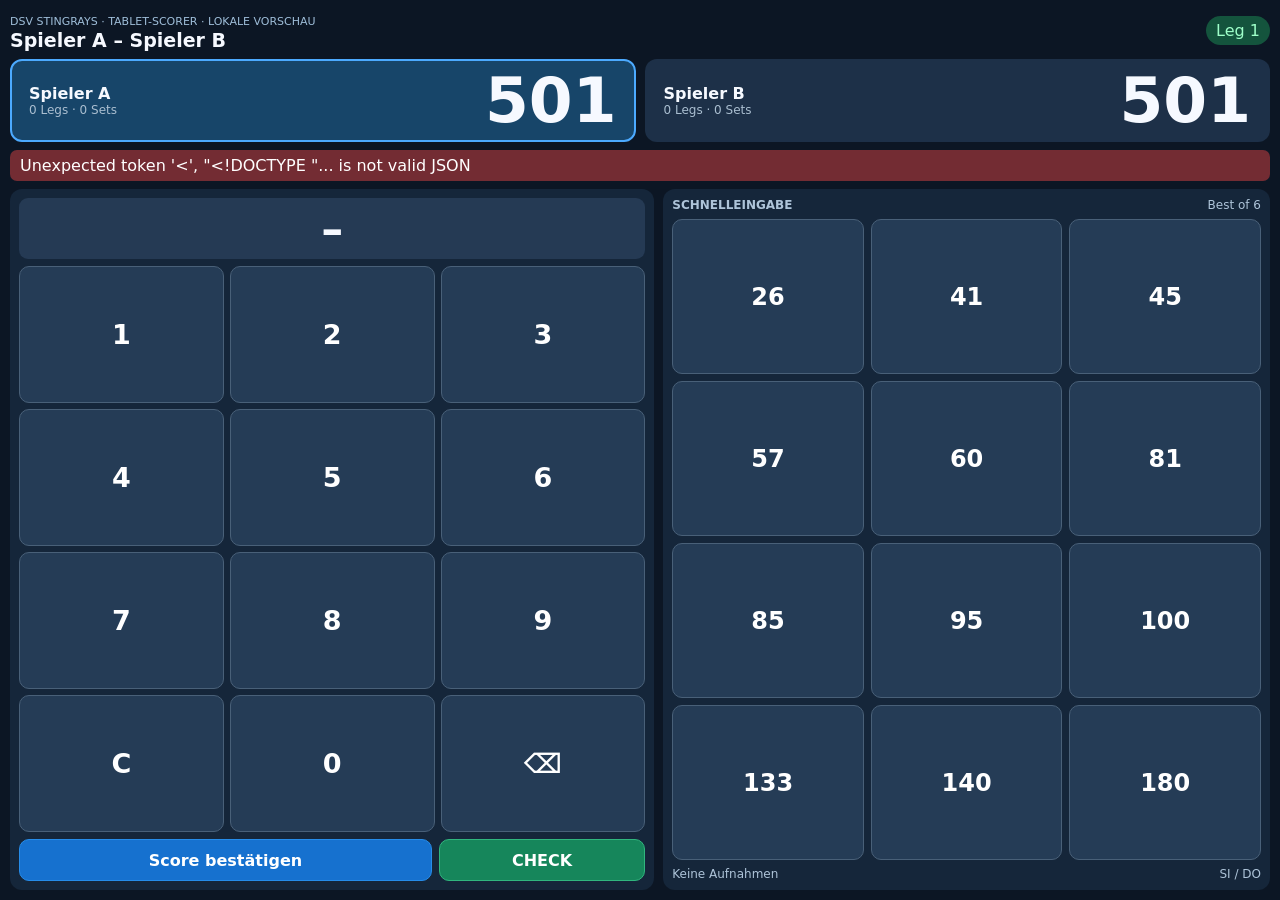
==== dart_ui/index.html @ a4198948 "Add initial HTML structure for Dart scoring app" ====
<!doctype html><html lang="de"><head><meta charset="utf-8"><meta name="viewport" content="width=device-width,initial-scale=1,maximum-scale=1"><title>Stingrays Scorer – Vorschau</title>
<style>
:root{font-family:system-ui,-apple-system,Segoe UI,sans-serif;color:#f6f9ff;background:#0c1624}*{box-sizing:border-box}html,body{height:100%;margin:0;overflow:hidden}button{font:inherit;cursor:pointer;touch-action:manipulation;border:1px solid #496078;border-radius:10px;color:#fff;background:#253c56;font-weight:700;min-height:42px}button:active{transform:scale(.97)}button:disabled{opacity:.3;cursor:not-allowed}main{height:100dvh;display:flex;flex-direction:column;padding:10px;gap:8px;max-width:1400px;margin:auto}.top{display:flex;align-items:center;justify-content:space-between;gap:10px}.top small{font-size:11px;color:#9fbed9}.top b{font-size:19px}.pill{padding:5px 10px;border-radius:15px;background:#14543d;color:#9effc9}.players{display:grid;grid-template-columns:1fr 1fr;gap:9px;min-height:0}.player{display:flex;align-items:center;justify-content:space-between;padding:8px 17px;background:#1d3048;border:2px solid transparent;border-radius:12px}.player.active{background:#174569;border-color:#4caaff}.player .number{font-size:clamp(35px,7vh,67px);font-weight:850;line-height:1}.player label{display:block;font-weight:750}.player .minor{font-size:12px;color:#aabed0}.body{display:grid;grid-template-columns:1.03fr .97fr;gap:9px;flex:1;min-height:0}.pane{border-radius:12px;padding:9px;background:#15263a;display:flex;flex-direction:column;min-height:0;gap:7px}.entry{flex:0 0 auto;text-align:center;background:#253a54;border-radius:9px;padding:5px;font-size:clamp(26px,5vh,44px);font-weight:800;min-height:45px}.numpad{display:grid;grid-template-columns:repeat(3,1fr);grid-template-rows:repeat(4,minmax(35px,1fr));gap:6px;flex:1;min-height:0}.numpad button{font-size:clamp(18px,3vh,30px)}.actions{display:grid;grid-template-columns:2fr 1fr;gap:7px}.primary{background:#1671cf;border-color:#268ce9}.check{background:#16865b;border-color:#30b67e}.shortcuts{display:grid;grid-template-columns:repeat(3,1fr);grid-template-rows:repeat(4,minmax(34px,1fr));gap:7px;flex:1;min-height:0}.shortcuts button{font-size:clamp(16px,2.9vh,24px)}.muted{font-size:12px;color:#aec4d9;display:flex;justify-content:space-between;gap:6px}.error{background:#732c33;color:#fff;padding:6px 10px;border-radius:7px;display:none}.dialog{position:fixed;inset:0;background:#07101bde;display:none;align-items:center;justify-content:center;z-index:10}.dialog.open{display:flex}.modal{width:min(540px,92vw);border-radius:14px;padding:20px;background:#1b3048;box-shadow:0 10px 40px #0008}.modal h2{margin:0 0 12px}.choices{display:flex;gap:8px;margin:12px 0}.choices button{flex:1}.selected{background:#1275d4;border-color:#86c9fa}.line{display:flex;align-items:center;justify-content:space-between;gap:12px;margin:12px 0}.line input{width:67px;padding:7px;background:#0a1728;color:white;border:1px solid #66819a;border-radius:5px;font-size:18px}.modal .footer{display:flex;gap:10px}.modal .footer button{flex:1}.summary{display:grid;grid-template-columns:1fr auto 1fr;gap:7px;align-items:center}.summary div{text-align:center;padding:5px 0}.summary b{font-size:23px}.summary span{font-size:12px;color:#aabed0}@media(max-height:580px){main{gap:5px;padding:5px}.player .number{font-size:37px}.pane{gap:4px;padding:6px}.entry{font-size:26px;min-height:36px;padding:1px}.top b{font-size:16px}button{min-height:30px}.numpad,.shortcuts{gap:4px}}@media(orientation:portrait){.body{grid-template-columns:1fr 1fr}.player{padding:7px}.player .number{font-size:35px}.top b{font-size:15px}}
</style></head><body>
<main><header class="top"><div><small>DSV STINGRAYS · TABLET-SCORER · LOKALE VORSCHAU</small><br><b id="matchtitle">Spieler A – Spieler B</b></div><div class="pill" id="legtitle">Leg 1</div></header><section class="players"><div id="p0" class="player active"><div><label id="n0">Spieler A</label><div class="minor" id="l0">0 Legs · 0 Sets</div></div><div class="number" id="s0">501</div></div><div id="p1" class="player"><div><label id="n1">Spieler B</label><div class="minor" id="l1">0 Legs · 0 Sets</div></div><div class="number" id="s1">501</div></div></section><div class="error" id="error"></div><section class="body"><div class="pane"><div class="entry" id="entry">–</div><div class="numpad" id="pad"></div><div class="actions"><button class="primary" id="submit">Score bestätigen</button><button class="check" id="check">CHECK</button></div></div><div class="pane"><div class="muted"><b>SCHNELLEINGABE</b><span id="mode">Best of 6</span></div><div class="shortcuts" id="quick"></div><div class="muted"><span id="history">Keine Aufnahmen</span><span>SI / DO</span></div></div></section></main>
<div class="dialog" id="checkoutDialog"><div class="modal"><h2 id="checkoutTitle">Checkout</h2><p>Mit wie vielen Darts wurde gecheckt?</p><div class="choices" id="dartChoices"></div><label class="line">Bullfinish <input type="checkbox" id="bull"></label><div class="footer"><button id="cancelCheckout">Abbrechen</button><button class="check" id="finishCheckout">Leg beenden</button></div></div></div>
<div class="dialog" id="missDialog"><div class="modal"><h2>Checkout-Versuche</h2><p>Wie viele Darts gingen bei dieser Aufnahme auf einen Checkout? (0–3)</p><div class="choices" id="missChoices"></div><div class="footer"><button id="cancelMiss">Abbrechen</button><button class="primary" id="saveVisit">Aufnahme speichern</button></div></div></div>
<div class="dialog" id="resultDialog"><div class="modal"><h2>Match beendet</h2><div id="resultContent"></div><div class="footer"><button id="closeResult">Schließen</button></div></div></div>
<script>
'use strict';let state=null,entry='',selectedDarts=3,attempts=0,pendingPoints=0;const $=id=>document.getElementById(id);
const pad=['1','2','3','4','5','6','7','8','9','C','0','⌫'];const quick=[26,41,45,57,60,81,85,95,100,133,140,180];
const showError=e=>{const el=$('error');el.textContent=e;el.style.display=e?'block':'none'};
async function api(path,data){let res=await fetch('/dart/api/'+path,{method:data?'POST':'GET',headers:{'Content-Type':'application/json'},body:data?JSON.stringify(data):undefined});let body=await res.json();if(!res.ok)throw Error(body.error||'Serverfehler');return body}
function options(container,nums,selected,callback){container.innerHTML='';nums.forEach(n=>{const b=document.createElement('button');b.textContent=n;b.className=selected===n?'selected':'';b.onclick=()=>callback(n);container.appendChild(b)})}
function render(){if(!state)return;for(let i=0;i<2;i++){$('n'+i).textContent=state.names[i];$('s'+i).textContent=state.remaining[i];$('l'+i).textContent=state.legs[i]+' Legs · '+state.sets[i]+' Sets';$('p'+i).classList.toggle('active',state.current===i&&!state.done)}$('matchtitle').textContent=state.names.join(' – ');$('legtitle').textContent=state.done?'Beendet':'Leg '+(state.leg_number+1);$('mode').textContent=state.rules.mode==='sets'?'Best of '+state.rules.best_of_sets+' Sets':'Max. '+state.rules.max_legs+' Legs';$('entry').textContent=entry||'–';$('submit').disabled=state.done||entry===''||+entry>180;const checkable=state.can_checkout.length>0&&!state.done;$('check').disabled=!checkable;$('history').textContent=state.last.length?'Letzte Aufnahme: '+state.last.at(-1).score:'Keine Aufnahmen';if(state.done&&state.summary)showResult()}
function scoreKey(k){if(k==='C')entry='';else if(k==='⌫')entry=entry.slice(0,-1);else entry=(entry+k).slice(0,3);render()}
pad.forEach(k=>{const b=document.createElement('button');b.textContent=k;b.onclick=()=>scoreKey(k);$('pad').appendChild(b)});quick.forEach(k=>{const b=document.createElement('button');b.textContent=k;b.onclick=()=>{entry=String(k);render()};$('quick').appendChild(b)});
async function send(points,opts){try{state=await api('throw',{points,...opts});entry='';showError('');render()}catch(e){showError(e.message)}}
$('submit').onclick=()=>{if(entry===''||+entry>180)return;pendingPoints=+entry;attempts=0;const choose=n=>{attempts=n;options($('missChoices'),[0,1,2,3],n,choose)};choose(0);$('missDialog').classList.add('open')};
$('saveVisit').onclick=async()=>{$('missDialog').classList.remove('open');await send(pendingPoints,{checkout_attempts:attempts})};$('cancelMiss').onclick=()=>$('missDialog').classList.remove('open');
$('check').onclick=()=>{selectedDarts=state.can_checkout[0];$('checkoutTitle').textContent='Checkout: '+state.remaining[state.current];$('bull').checked=false;const choose=n=>{selectedDarts=n;options($('dartChoices'),state.can_checkout,n,choose)};choose(selectedDarts);$('checkoutDialog').classList.add('open')};$('cancelCheckout').onclick=()=>$('checkoutDialog').classList.remove('open');
$('finishCheckout').onclick=async()=>{$('checkoutDialog').classList.remove('open');await send(state.remaining[state.current],{checkout:true,darts:selectedDarts,checkout_attempts:1,bullfinish:$('bull').checked})};
function showResult(){const p=state.summary.players;const fields=[['Average','average'],['First 9','first9'],['Checkoutquote','checkout_percentage'],['95+','visits_95_plus'],['133+','visits_133_plus'],['171+','visits_171_plus'],['Lowdarts','lowdarts'],['Bullfinishes','bullfinishes'],['Highfinishes','highfinishes'],['Highscores','highscores']];$('resultContent').replaceChildren();fields.forEach(([label,key])=>{const r=document.createElement('div');r.className='summary';for(const val of [p[0][key],label,p[1][key]]){const el=document.createElement('div');el.textContent=val;r.appendChild(el)}$('resultContent').appendChild(r)});$('resultDialog').classList.add('open')};$('closeResult').onclick=()=>$('resultDialog').classList.remove('open');
api('state').then(s=>{state=s;render()}).catch(e=>showError(e.message));
</script></body></html>
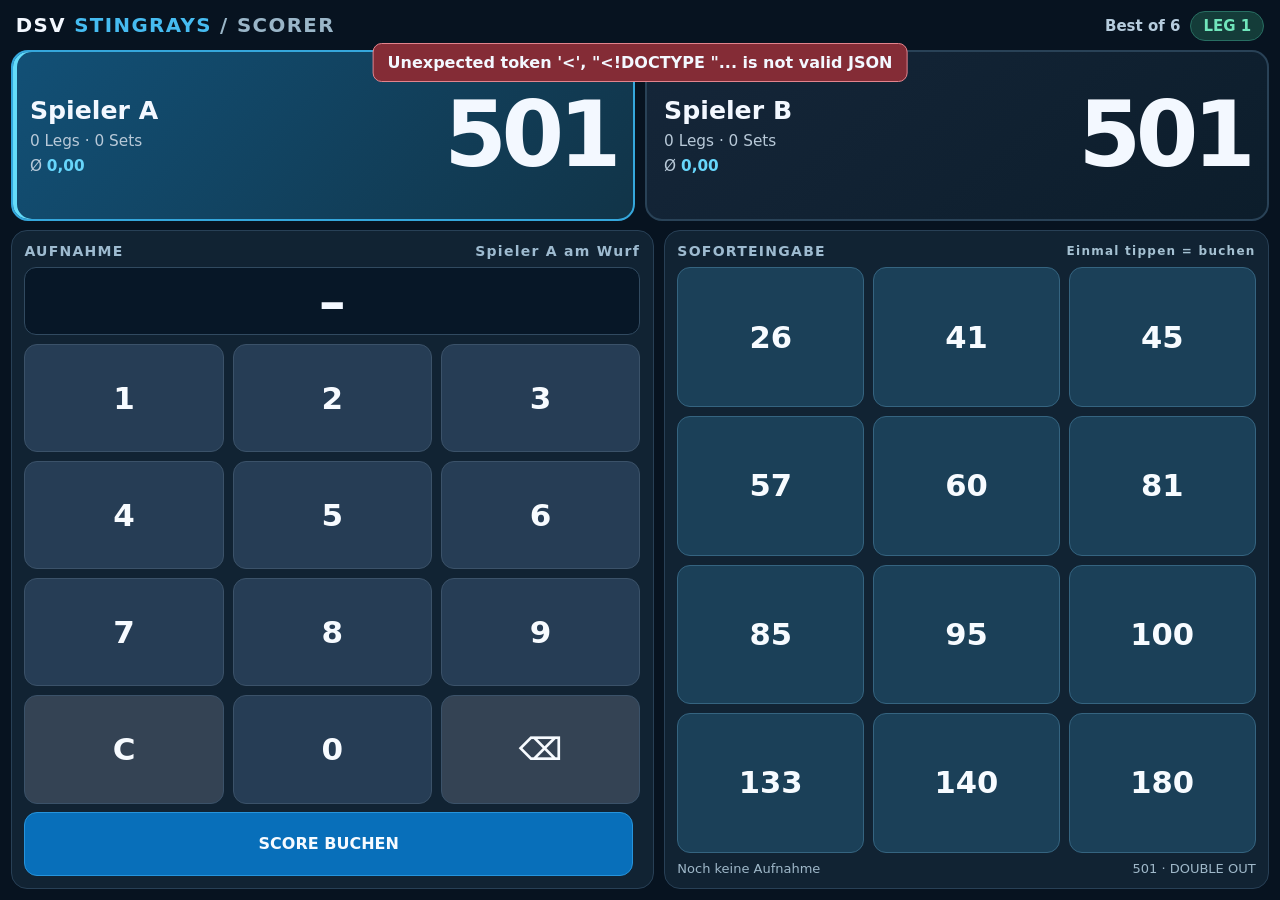
==== commit 6e1d1873: "Add files via upload" ====
--- a/dart_ui/index.html
+++ b/dart_ui/index.html
@@ -1,25 +1,39 @@
-<!doctype html><html lang="de"><head><meta charset="utf-8"><meta name="viewport" content="width=device-width,initial-scale=1,maximum-scale=1"><title>Stingrays Scorer – Vorschau</title>
+<!doctype html>
+<html lang="de"><head><meta charset="utf-8"><meta name="viewport" content="width=device-width,initial-scale=1,maximum-scale=1,viewport-fit=cover"><title>Stingrays · Dartscorer</title>
 <style>
-:root{font-family:system-ui,-apple-system,Segoe UI,sans-serif;color:#f6f9ff;background:#0c1624}*{box-sizing:border-box}html,body{height:100%;margin:0;overflow:hidden}button{font:inherit;cursor:pointer;touch-action:manipulation;border:1px solid #496078;border-radius:10px;color:#fff;background:#253c56;font-weight:700;min-height:42px}button:active{transform:scale(.97)}button:disabled{opacity:.3;cursor:not-allowed}main{height:100dvh;display:flex;flex-direction:column;padding:10px;gap:8px;max-width:1400px;margin:auto}.top{display:flex;align-items:center;justify-content:space-between;gap:10px}.top small{font-size:11px;color:#9fbed9}.top b{font-size:19px}.pill{padding:5px 10px;border-radius:15px;background:#14543d;color:#9effc9}.players{display:grid;grid-template-columns:1fr 1fr;gap:9px;min-height:0}.player{display:flex;align-items:center;justify-content:space-between;padding:8px 17px;background:#1d3048;border:2px solid transparent;border-radius:12px}.player.active{background:#174569;border-color:#4caaff}.player .number{font-size:clamp(35px,7vh,67px);font-weight:850;line-height:1}.player label{display:block;font-weight:750}.player .minor{font-size:12px;color:#aabed0}.body{display:grid;grid-template-columns:1.03fr .97fr;gap:9px;flex:1;min-height:0}.pane{border-radius:12px;padding:9px;background:#15263a;display:flex;flex-direction:column;min-height:0;gap:7px}.entry{flex:0 0 auto;text-align:center;background:#253a54;border-radius:9px;padding:5px;font-size:clamp(26px,5vh,44px);font-weight:800;min-height:45px}.numpad{display:grid;grid-template-columns:repeat(3,1fr);grid-template-rows:repeat(4,minmax(35px,1fr));gap:6px;flex:1;min-height:0}.numpad button{font-size:clamp(18px,3vh,30px)}.actions{display:grid;grid-template-columns:2fr 1fr;gap:7px}.primary{background:#1671cf;border-color:#268ce9}.check{background:#16865b;border-color:#30b67e}.shortcuts{display:grid;grid-template-columns:repeat(3,1fr);grid-template-rows:repeat(4,minmax(34px,1fr));gap:7px;flex:1;min-height:0}.shortcuts button{font-size:clamp(16px,2.9vh,24px)}.muted{font-size:12px;color:#aec4d9;display:flex;justify-content:space-between;gap:6px}.error{background:#732c33;color:#fff;padding:6px 10px;border-radius:7px;display:none}.dialog{position:fixed;inset:0;background:#07101bde;display:none;align-items:center;justify-content:center;z-index:10}.dialog.open{display:flex}.modal{width:min(540px,92vw);border-radius:14px;padding:20px;background:#1b3048;box-shadow:0 10px 40px #0008}.modal h2{margin:0 0 12px}.choices{display:flex;gap:8px;margin:12px 0}.choices button{flex:1}.selected{background:#1275d4;border-color:#86c9fa}.line{display:flex;align-items:center;justify-content:space-between;gap:12px;margin:12px 0}.line input{width:67px;padding:7px;background:#0a1728;color:white;border:1px solid #66819a;border-radius:5px;font-size:18px}.modal .footer{display:flex;gap:10px}.modal .footer button{flex:1}.summary{display:grid;grid-template-columns:1fr auto 1fr;gap:7px;align-items:center}.summary div{text-align:center;padding:5px 0}.summary b{font-size:23px}.summary span{font-size:12px;color:#aabed0}@media(max-height:580px){main{gap:5px;padding:5px}.player .number{font-size:37px}.pane{gap:4px;padding:6px}.entry{font-size:26px;min-height:36px;padding:1px}.top b{font-size:16px}button{min-height:30px}.numpad,.shortcuts{gap:4px}}@media(orientation:portrait){.body{grid-template-columns:1fr 1fr}.player{padding:7px}.player .number{font-size:35px}.top b{font-size:15px}}
-</style></head><body>
-<main><header class="top"><div><small>DSV STINGRAYS · TABLET-SCORER · LOKALE VORSCHAU</small><br><b id="matchtitle">Spieler A – Spieler B</b></div><div class="pill" id="legtitle">Leg 1</div></header><section class="players"><div id="p0" class="player active"><div><label id="n0">Spieler A</label><div class="minor" id="l0">0 Legs · 0 Sets</div></div><div class="number" id="s0">501</div></div><div id="p1" class="player"><div><label id="n1">Spieler B</label><div class="minor" id="l1">0 Legs · 0 Sets</div></div><div class="number" id="s1">501</div></div></section><div class="error" id="error"></div><section class="body"><div class="pane"><div class="entry" id="entry">–</div><div class="numpad" id="pad"></div><div class="actions"><button class="primary" id="submit">Score bestätigen</button><button class="check" id="check">CHECK</button></div></div><div class="pane"><div class="muted"><b>SCHNELLEINGABE</b><span id="mode">Best of 6</span></div><div class="shortcuts" id="quick"></div><div class="muted"><span id="history">Keine Aufnahmen</span><span>SI / DO</span></div></div></section></main>
-<div class="dialog" id="checkoutDialog"><div class="modal"><h2 id="checkoutTitle">Checkout</h2><p>Mit wie vielen Darts wurde gecheckt?</p><div class="choices" id="dartChoices"></div><label class="line">Bullfinish <input type="checkbox" id="bull"></label><div class="footer"><button id="cancelCheckout">Abbrechen</button><button class="check" id="finishCheckout">Leg beenden</button></div></div></div>
-<div class="dialog" id="missDialog"><div class="modal"><h2>Checkout-Versuche</h2><p>Wie viele Darts gingen bei dieser Aufnahme auf einen Checkout? (0–3)</p><div class="choices" id="missChoices"></div><div class="footer"><button id="cancelMiss">Abbrechen</button><button class="primary" id="saveVisit">Aufnahme speichern</button></div></div></div>
+:root{font-family:Inter,system-ui,-apple-system,"Segoe UI",sans-serif;color:#f3f8ff;background:#071320;font-synthesis:none}*{box-sizing:border-box}html,body{height:100%;margin:0;overflow:hidden}button{font:inherit;touch-action:manipulation;cursor:pointer;color:#f7fbff;background:#253b51;border:1px solid #3b5269;border-radius:13px;font-weight:750;min-height:39px;transition:background .1s,transform .1s}button:active{transform:scale(.96)}button:disabled{opacity:.28;cursor:not-allowed}button:focus-visible{outline:3px solid #70cbff;outline-offset:1px}
+main{height:100dvh;max-width:1500px;margin:auto;padding:clamp(7px,1.2vh,14px);display:grid;grid-template-rows:auto minmax(105px,19vh) minmax(0,1fr);gap:clamp(6px,1vh,12px)}
+.top{display:flex;align-items:center;justify-content:space-between;padding:0 5px;gap:8px;min-height:30px}.brand{font-size:clamp(13px,2.2vh,21px);font-weight:900;letter-spacing:.07em}.brand span{color:#46bcf1}.meta{display:flex;align-items:center;gap:10px;color:#b6ccdd;font-weight:650;font-size:clamp(11px,1.7vh,15px)}.tag{background:#143c39;color:#70e6bb;border:1px solid #286e62;padding:5px 12px;border-radius:99px}
+.players{display:grid;grid-template-columns:1fr 1fr;gap:10px;min-height:0}.player{border:2px solid #294257;border-radius:17px;padding:clamp(9px,1.9vh,19px);background:linear-gradient(140deg,#152639,#0c1d2b);display:flex;align-items:center;justify-content:space-between;min-width:0;gap:8px}.player.active{background:linear-gradient(130deg,#125076,#113448);border-color:#35a7dc;box-shadow:inset 4px 0 #64dcfa}.playerName{font-size:clamp(15px,2.8vh,26px);font-weight:850;overflow:hidden;text-overflow:ellipsis;white-space:nowrap}.sub{color:#b8c9d8;font-size:clamp(11px,1.7vh,16px);margin-top:7px}.avg{color:#67d6fb;font-weight:800}.score{font-size:clamp(42px,10vh,100px);font-weight:900;letter-spacing:-.06em;line-height:1;font-variant-numeric:tabular-nums}
+.body{display:grid;grid-template-columns:minmax(0,1.03fr) minmax(0,.97fr);gap:10px;min-height:0}.panel{background:#112333;border:1px solid #284056;border-radius:16px;padding:clamp(8px,1.4vh,14px);display:flex;flex-direction:column;gap:clamp(6px,.9vh,10px);min-height:0}.panelHead{font-weight:800;letter-spacing:.09em;color:#9ebbd0;font-size:clamp(11px,1.6vh,14px);display:flex;justify-content:space-between;align-items:center}.entry{display:flex;align-items:center;justify-content:center;background:#071727;border:1px solid #314a60;border-radius:12px;min-height:clamp(42px,8vh,68px);font-weight:900;font-size:clamp(31px,6vh,55px);font-variant-numeric:tabular-nums}.pad,.quick{display:grid;grid-template-columns:repeat(3,minmax(0,1fr));grid-template-rows:repeat(4,minmax(0,1fr));gap:clamp(5px,1vh,10px);flex:1;min-height:0}.pad button{background:#263d55;font-size:clamp(19px,3.5vh,31px)}.pad button.util{background:#344354}.quick button{background:#1b4058;border-color:#356480;font-size:clamp(18px,3.4vh,31px)}.quick button:active{background:#126b93}.actions{display:grid;grid-template-columns:1fr auto;gap:7px;min-height:clamp(43px,7.6vh,64px)}.primary{background:#086fba;border-color:#2694dc}.check{background:#05845a;border-color:#1ac493;padding:0 24px}.check[hidden]{display:none}.foot{display:flex;justify-content:space-between;color:#9fb8c9;font-size:clamp(10px,1.6vh,13px);gap:5px}.error{display:none;position:absolute;top:43px;left:50%;transform:translateX(-50%);z-index:5;max-width:90vw;background:#842c36;border:1px solid #e3848d;padding:9px 14px;border-radius:9px;font-weight:750}
+.dialog{position:fixed;inset:0;background:#030b14e8;display:none;align-items:center;justify-content:center;z-index:10;padding:15px}.dialog.open{display:flex}.modal{width:min(570px,96vw);max-height:94dvh;overflow:auto;background:#152c40;border:1px solid #44708d;border-radius:18px;padding:22px;box-shadow:0 25px 70px #0009}.modal h2{margin:0 0 10px;font-size:23px}.modal p{color:#c0d3e2}.choices{display:flex;gap:9px;margin:16px 0}.choices button{flex:1;min-height:55px;font-size:23px}.selected{background:#0875be;border-color:#72d6ff}.line{display:flex;justify-content:space-between;align-items:center;gap:14px;margin:15px 0}.line input{width:26px;height:26px}.footer{display:flex;gap:10px}.footer button{flex:1;min-height:47px}.summary{display:grid;grid-template-columns:1fr 1.2fr 1fr;padding:7px 0;border-bottom:1px solid #294559;gap:7px;text-align:center}.summary div:nth-child(2){color:#a9c4d7}.small{font-size:12px;color:#a5c1d2}
+@media(max-height:560px){main{grid-template-rows:auto minmax(78px,18vh) minmax(0,1fr)}.sub{margin-top:2px}.panel{padding:6px;gap:4px}.entry{min-height:31px;font-size:26px}.actions{min-height:36px}.score{font-size:clamp(37px,8vh,55px)}.quick,.pad{gap:4px}.modal{padding:12px}}
+</style></head>
+<body><main>
+<header class="top"><div class="brand">DSV <span>STINGRAYS</span> <span style="color:#9ab6c8;font-weight:600">/ SCORER</span></div><div class="meta"><span id="mode">Best of 6</span><span class="tag" id="legtitle">LEG 1</span></div></header>
+<section class="players"><div id="p0" class="player active"><div style="min-width:0"><div id="n0" class="playerName">Spieler A</div><div id="l0" class="sub">0 Legs · 0 Sets</div><div class="sub">Ø <span class="avg" id="a0">0,00</span></div></div><div class="score" id="s0">501</div></div><div id="p1" class="player"><div style="min-width:0"><div id="n1" class="playerName">Spieler B</div><div id="l1" class="sub">0 Legs · 0 Sets</div><div class="sub">Ø <span class="avg" id="a1">0,00</span></div></div><div class="score" id="s1">501</div></div></section>
+<div class="error" id="error" role="alert"></div>
+<section class="body"><div class="panel"><div class="panelHead"><span>AUFNAHME</span><span id="turnText">Spieler A am Wurf</span></div><div class="entry" id="entry">–</div><div class="pad" id="pad"></div><div class="actions"><button class="primary" id="submit">SCORE BUCHEN</button><button class="check" id="check" hidden>CHECK</button></div></div><div class="panel"><div class="panelHead"><span>SOFORTEINGABE</span><span class="small">Einmal tippen = buchen</span></div><div class="quick" id="quick"></div><div class="foot"><span id="history">Noch keine Aufnahme</span><span>501 · DOUBLE OUT</span></div></div></section></main>
+<div class="dialog" id="checkoutDialog"><div class="modal"><h2 id="checkoutTitle">Checkout</h2><p>Mit wie vielen Darts wurde gecheckt?</p><div class="choices" id="dartChoices"></div><label class="line">Bullfinish <input type="checkbox" id="bull"></label><div class="footer"><button id="cancelCheckout">Abbrechen</button><button class="check" id="finishCheckout">LEG BEENDEN</button></div></div></div>
+<div class="dialog" id="missDialog"><div class="modal"><h2>Checkout-Versuche</h2><p>Wie viele Darts gingen bei dieser Aufnahme auf Doppel?</p><div class="choices" id="missChoices"></div><div class="footer"><button id="cancelMiss">Abbrechen</button><button class="primary" id="saveVisit">AUFNAHME BUCHEN</button></div></div></div>
 <div class="dialog" id="resultDialog"><div class="modal"><h2>Match beendet</h2><div id="resultContent"></div><div class="footer"><button id="closeResult">Schließen</button></div></div></div>
 <script>
-'use strict';let state=null,entry='',selectedDarts=3,attempts=0,pendingPoints=0;const $=id=>document.getElementById(id);
-const pad=['1','2','3','4','5','6','7','8','9','C','0','⌫'];const quick=[26,41,45,57,60,81,85,95,100,133,140,180];
-const showError=e=>{const el=$('error');el.textContent=e;el.style.display=e?'block':'none'};
-async function api(path,data){let res=await fetch('/dart/api/'+path,{method:data?'POST':'GET',headers:{'Content-Type':'application/json'},body:data?JSON.stringify(data):undefined});let body=await res.json();if(!res.ok)throw Error(body.error||'Serverfehler');return body}
-function options(container,nums,selected,callback){container.innerHTML='';nums.forEach(n=>{const b=document.createElement('button');b.textContent=n;b.className=selected===n?'selected':'';b.onclick=()=>callback(n);container.appendChild(b)})}
-function render(){if(!state)return;for(let i=0;i<2;i++){$('n'+i).textContent=state.names[i];$('s'+i).textContent=state.remaining[i];$('l'+i).textContent=state.legs[i]+' Legs · '+state.sets[i]+' Sets';$('p'+i).classList.toggle('active',state.current===i&&!state.done)}$('matchtitle').textContent=state.names.join(' – ');$('legtitle').textContent=state.done?'Beendet':'Leg '+(state.leg_number+1);$('mode').textContent=state.rules.mode==='sets'?'Best of '+state.rules.best_of_sets+' Sets':'Max. '+state.rules.max_legs+' Legs';$('entry').textContent=entry||'–';$('submit').disabled=state.done||entry===''||+entry>180;const checkable=state.can_checkout.length>0&&!state.done;$('check').disabled=!checkable;$('history').textContent=state.last.length?'Letzte Aufnahme: '+state.last.at(-1).score:'Keine Aufnahmen';if(state.done&&state.summary)showResult()}
+'use strict';
+let state=null,entry='',selectedDarts=3,attempts=0,pendingPoints=0,busy=false,shownResult=false;
+const $=id=>document.getElementById(id), pad=['1','2','3','4','5','6','7','8','9','C','0','⌫'],quick=[26,41,45,57,60,81,85,95,100,133,140,180];
+function error(msg){const el=$('error');el.textContent=msg;el.style.display=msg?'block':'none'}
+async function api(path,data){const res=await fetch('/dart/api/'+path,{method:data===undefined?'GET':'POST',headers:{'Content-Type':'application/json'},body:data===undefined?undefined:JSON.stringify(data),cache:'no-store'});const body=await res.json();if(!res.ok)throw Error(body.error||'Serverfehler');return body}
+function options(container,nums,selected,callback){container.replaceChildren();nums.forEach(n=>{const b=document.createElement('button');b.textContent=n;b.className=selected===n?'selected':'';b.onclick=()=>callback(n);container.appendChild(b)})}
+function fmt(x){return Number(x||0).toFixed(2).replace('.',',')}
+function render(){if(!state)return;for(let i=0;i<2;i++){$('n'+i).textContent=state.names[i];$('s'+i).textContent=state.remaining[i];$('l'+i).textContent=state.legs[i]+' Legs · '+state.sets[i]+' Sets';$('a'+i).textContent=fmt(state.current_stats?.[i]?.average);$('p'+i).classList.toggle('active',state.current===i&&!state.done)}$('turnText').textContent=state.done?'Spiel beendet':state.names[state.current]+' am Wurf';$('legtitle').textContent=state.done?'BEENDET':'LEG '+(state.leg_number+1);$('mode').textContent=state.rules.mode==='sets'?'Best of '+state.rules.best_of_sets+' Sets':'Max. '+state.rules.max_legs+' Legs';$('entry').textContent=entry||'–';$('submit').disabled=busy||state.done||entry===''||+entry>180;$('check').hidden=state.done||state.remaining[state.current]>170||state.can_checkout.length===0;$('check').disabled=busy;$('history').textContent=state.last.length?'Letzte Aufnahme: '+state.last.at(-1).score:'Noch keine Aufnahme';if(state.done&&state.summary&&!shownResult){shownResult=true;showResult()}}
 function scoreKey(k){if(k==='C')entry='';else if(k==='⌫')entry=entry.slice(0,-1);else entry=(entry+k).slice(0,3);render()}
-pad.forEach(k=>{const b=document.createElement('button');b.textContent=k;b.onclick=()=>scoreKey(k);$('pad').appendChild(b)});quick.forEach(k=>{const b=document.createElement('button');b.textContent=k;b.onclick=()=>{entry=String(k);render()};$('quick').appendChild(b)});
-async function send(points,opts){try{state=await api('throw',{points,...opts});entry='';showError('');render()}catch(e){showError(e.message)}}
-$('submit').onclick=()=>{if(entry===''||+entry>180)return;pendingPoints=+entry;attempts=0;const choose=n=>{attempts=n;options($('missChoices'),[0,1,2,3],n,choose)};choose(0);$('missDialog').classList.add('open')};
-$('saveVisit').onclick=async()=>{$('missDialog').classList.remove('open');await send(pendingPoints,{checkout_attempts:attempts})};$('cancelMiss').onclick=()=>$('missDialog').classList.remove('open');
-$('check').onclick=()=>{selectedDarts=state.can_checkout[0];$('checkoutTitle').textContent='Checkout: '+state.remaining[state.current];$('bull').checked=false;const choose=n=>{selectedDarts=n;options($('dartChoices'),state.can_checkout,n,choose)};choose(selectedDarts);$('checkoutDialog').classList.add('open')};$('cancelCheckout').onclick=()=>$('checkoutDialog').classList.remove('open');
-$('finishCheckout').onclick=async()=>{$('checkoutDialog').classList.remove('open');await send(state.remaining[state.current],{checkout:true,darts:selectedDarts,checkout_attempts:1,bullfinish:$('bull').checked})};
-function showResult(){const p=state.summary.players;const fields=[['Average','average'],['First 9','first9'],['Checkoutquote','checkout_percentage'],['95+','visits_95_plus'],['133+','visits_133_plus'],['171+','visits_171_plus'],['Lowdarts','lowdarts'],['Bullfinishes','bullfinishes'],['Highfinishes','highfinishes'],['Highscores','highscores']];$('resultContent').replaceChildren();fields.forEach(([label,key])=>{const r=document.createElement('div');r.className='summary';for(const val of [p[0][key],label,p[1][key]]){const el=document.createElement('div');el.textContent=val;r.appendChild(el)}$('resultContent').appendChild(r)});$('resultDialog').classList.add('open')};$('closeResult').onclick=()=>$('resultDialog').classList.remove('open');
-api('state').then(s=>{state=s;render()}).catch(e=>showError(e.message));
+async function send(points,opts={}){if(busy)return;busy=true;render();try{state=await api('throw',{points,...opts});entry='';error('');render()}catch(e){error(e.message)}finally{busy=false;render()}}
+function book(points,shortcut=false){if(!state||busy||state.done)return;const rest=state.remaining[state.current];if(!Number.isInteger(points)||points<0||points>180){error('Ungültiger Score');return}if(points===rest){error('Für ein Checkout bitte CHECK verwenden.');return}if(shortcut||rest>170){void send(points);return}pendingPoints=points;attempts=0;const choose=n=>{attempts=n;options($('missChoices'),[0,1,2,3],n,choose)};choose(0);$('missDialog').classList.add('open')}
+pad.forEach(k=>{const b=document.createElement('button');b.textContent=k;if(k==='C'||k==='⌫')b.className='util';b.onclick=()=>scoreKey(k);$('pad').appendChild(b)});
+quick.forEach(k=>{const b=document.createElement('button');b.textContent=k;b.onclick=()=>book(k,true);$('quick').appendChild(b)});
+$('submit').onclick=()=>{if(entry!=='')book(Number(entry))};$('saveVisit').onclick=()=>{$('missDialog').classList.remove('open');void send(pendingPoints,{checkout_attempts:attempts})};$('cancelMiss').onclick=()=>$('missDialog').classList.remove('open');
+$('check').onclick=()=>{selectedDarts=state.can_checkout[0];$('checkoutTitle').textContent='Checkout · '+state.remaining[state.current]+' Rest';$('bull').checked=false;const choose=n=>{selectedDarts=n;options($('dartChoices'),state.can_checkout,n,choose)};choose(selectedDarts);$('checkoutDialog').classList.add('open')};$('cancelCheckout').onclick=()=>$('checkoutDialog').classList.remove('open');
+$('finishCheckout').onclick=()=>{$('checkoutDialog').classList.remove('open');void send(state.remaining[state.current],{checkout:true,darts:selectedDarts,checkout_attempts:1,bullfinish:$('bull').checked})};
+function showResult(){const p=state.summary.players;const fields=[['Average','average'],['First 9','first9'],['Checkoutquote','checkout_percentage'],['95+','visits_95_plus'],['133+','visits_133_plus'],['171+','visits_171_plus'],['Lowdarts','lowdarts'],['Bullfinishes','bullfinishes'],['Highfinishes','highfinishes'],['Highscores','highscores']];$('resultContent').replaceChildren();const title=document.createElement('div');title.className='summary';[state.names[0], 'STATISTIK',state.names[1]].forEach(v=>{const el=document.createElement('div');el.textContent=v;title.appendChild(el)});$('resultContent').appendChild(title);fields.forEach(([label,key])=>{const row=document.createElement('div');row.className='summary';[p[0][key],label,p[1][key]].forEach(v=>{const el=document.createElement('div');el.textContent=v;row.appendChild(el)});$('resultContent').appendChild(row)});$('resultDialog').classList.add('open')}
+$('closeResult').onclick=()=>$('resultDialog').classList.remove('open');api('state').then(s=>{state=s;render()}).catch(e=>error(e.message));
 </script></body></html>
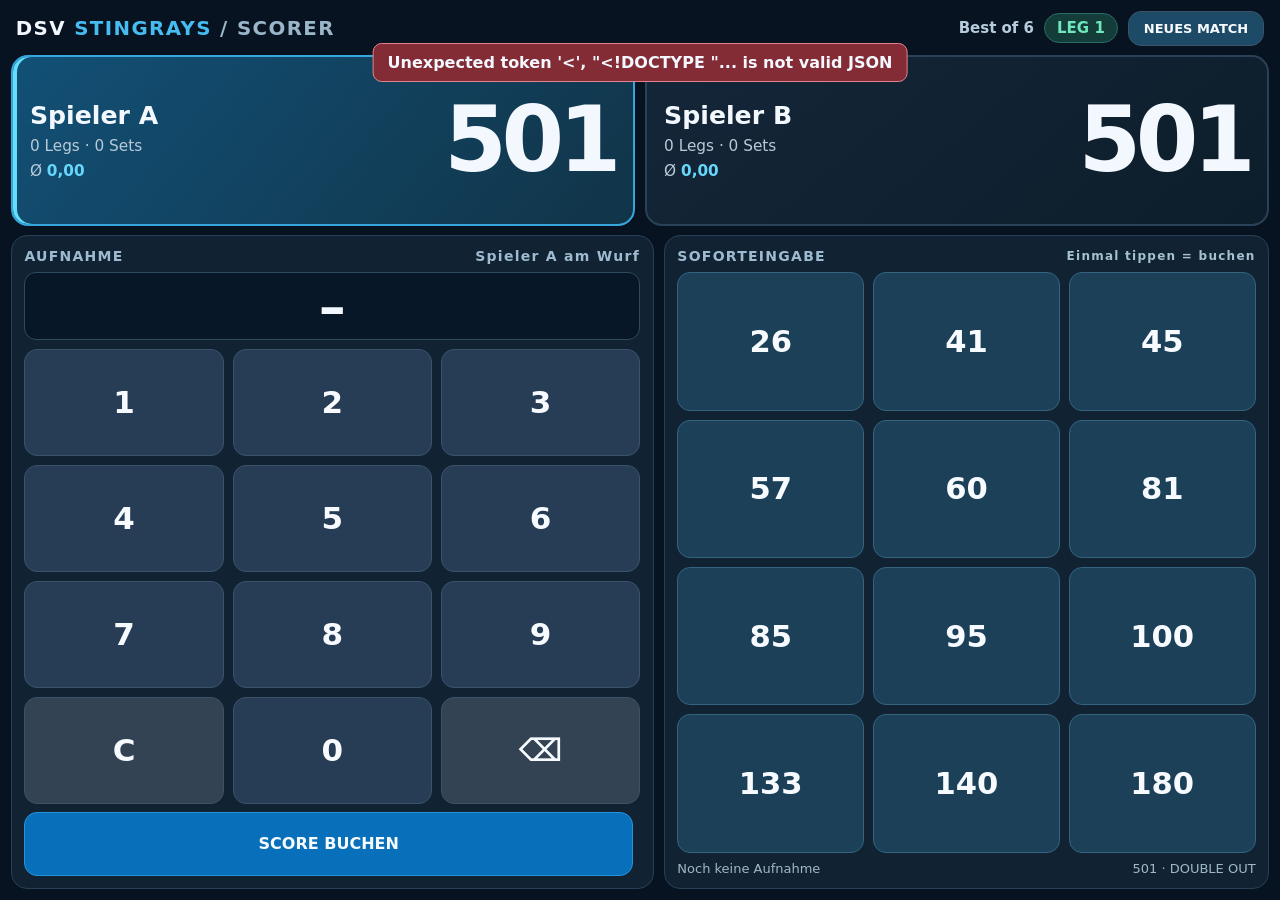
==== commit 4d4e0c9c: "Add files via upload" ====
--- a/dart_ui/index.html
+++ b/dart_ui/index.html
@@ -3,20 +3,23 @@
 <style>
 :root{font-family:Inter,system-ui,-apple-system,"Segoe UI",sans-serif;color:#f3f8ff;background:#071320;font-synthesis:none}*{box-sizing:border-box}html,body{height:100%;margin:0;overflow:hidden}button{font:inherit;touch-action:manipulation;cursor:pointer;color:#f7fbff;background:#253b51;border:1px solid #3b5269;border-radius:13px;font-weight:750;min-height:39px;transition:background .1s,transform .1s}button:active{transform:scale(.96)}button:disabled{opacity:.28;cursor:not-allowed}button:focus-visible{outline:3px solid #70cbff;outline-offset:1px}
 main{height:100dvh;max-width:1500px;margin:auto;padding:clamp(7px,1.2vh,14px);display:grid;grid-template-rows:auto minmax(105px,19vh) minmax(0,1fr);gap:clamp(6px,1vh,12px)}
-.top{display:flex;align-items:center;justify-content:space-between;padding:0 5px;gap:8px;min-height:30px}.brand{font-size:clamp(13px,2.2vh,21px);font-weight:900;letter-spacing:.07em}.brand span{color:#46bcf1}.meta{display:flex;align-items:center;gap:10px;color:#b6ccdd;font-weight:650;font-size:clamp(11px,1.7vh,15px)}.tag{background:#143c39;color:#70e6bb;border:1px solid #286e62;padding:5px 12px;border-radius:99px}
+.top{display:flex;align-items:center;justify-content:space-between;padding:0 5px;gap:8px;min-height:30px}.brand{font-size:clamp(13px,2.2vh,21px);font-weight:900;letter-spacing:.07em}.brand span{color:#46bcf1} .configBtn{background:#1d4b67;padding:7px 15px;min-height:35px;font-size:13px}.meta{display:flex;align-items:center;gap:10px;color:#b6ccdd;font-weight:650;font-size:clamp(11px,1.7vh,15px)}.tag{background:#143c39;color:#70e6bb;border:1px solid #286e62;padding:5px 12px;border-radius:99px}
 .players{display:grid;grid-template-columns:1fr 1fr;gap:10px;min-height:0}.player{border:2px solid #294257;border-radius:17px;padding:clamp(9px,1.9vh,19px);background:linear-gradient(140deg,#152639,#0c1d2b);display:flex;align-items:center;justify-content:space-between;min-width:0;gap:8px}.player.active{background:linear-gradient(130deg,#125076,#113448);border-color:#35a7dc;box-shadow:inset 4px 0 #64dcfa}.playerName{font-size:clamp(15px,2.8vh,26px);font-weight:850;overflow:hidden;text-overflow:ellipsis;white-space:nowrap}.sub{color:#b8c9d8;font-size:clamp(11px,1.7vh,16px);margin-top:7px}.avg{color:#67d6fb;font-weight:800}.score{font-size:clamp(42px,10vh,100px);font-weight:900;letter-spacing:-.06em;line-height:1;font-variant-numeric:tabular-nums}
 .body{display:grid;grid-template-columns:minmax(0,1.03fr) minmax(0,.97fr);gap:10px;min-height:0}.panel{background:#112333;border:1px solid #284056;border-radius:16px;padding:clamp(8px,1.4vh,14px);display:flex;flex-direction:column;gap:clamp(6px,.9vh,10px);min-height:0}.panelHead{font-weight:800;letter-spacing:.09em;color:#9ebbd0;font-size:clamp(11px,1.6vh,14px);display:flex;justify-content:space-between;align-items:center}.entry{display:flex;align-items:center;justify-content:center;background:#071727;border:1px solid #314a60;border-radius:12px;min-height:clamp(42px,8vh,68px);font-weight:900;font-size:clamp(31px,6vh,55px);font-variant-numeric:tabular-nums}.pad,.quick{display:grid;grid-template-columns:repeat(3,minmax(0,1fr));grid-template-rows:repeat(4,minmax(0,1fr));gap:clamp(5px,1vh,10px);flex:1;min-height:0}.pad button{background:#263d55;font-size:clamp(19px,3.5vh,31px)}.pad button.util{background:#344354}.quick button{background:#1b4058;border-color:#356480;font-size:clamp(18px,3.4vh,31px)}.quick button:active{background:#126b93}.actions{display:grid;grid-template-columns:1fr auto;gap:7px;min-height:clamp(43px,7.6vh,64px)}.primary{background:#086fba;border-color:#2694dc}.check{background:#05845a;border-color:#1ac493;padding:0 24px}.check[hidden]{display:none}.foot{display:flex;justify-content:space-between;color:#9fb8c9;font-size:clamp(10px,1.6vh,13px);gap:5px}.error{display:none;position:absolute;top:43px;left:50%;transform:translateX(-50%);z-index:5;max-width:90vw;background:#842c36;border:1px solid #e3848d;padding:9px 14px;border-radius:9px;font-weight:750}
-.dialog{position:fixed;inset:0;background:#030b14e8;display:none;align-items:center;justify-content:center;z-index:10;padding:15px}.dialog.open{display:flex}.modal{width:min(570px,96vw);max-height:94dvh;overflow:auto;background:#152c40;border:1px solid #44708d;border-radius:18px;padding:22px;box-shadow:0 25px 70px #0009}.modal h2{margin:0 0 10px;font-size:23px}.modal p{color:#c0d3e2}.choices{display:flex;gap:9px;margin:16px 0}.choices button{flex:1;min-height:55px;font-size:23px}.selected{background:#0875be;border-color:#72d6ff}.line{display:flex;justify-content:space-between;align-items:center;gap:14px;margin:15px 0}.line input{width:26px;height:26px}.footer{display:flex;gap:10px}.footer button{flex:1;min-height:47px}.summary{display:grid;grid-template-columns:1fr 1.2fr 1fr;padding:7px 0;border-bottom:1px solid #294559;gap:7px;text-align:center}.summary div:nth-child(2){color:#a9c4d7}.small{font-size:12px;color:#a5c1d2}
+.dialog{position:fixed;inset:0;background:#030b14e8;display:none;align-items:center;justify-content:center;z-index:10;padding:15px}.dialog.open{display:flex}.modal{width:min(570px,96vw);max-height:94dvh;overflow:auto;background:#152c40;border:1px solid #44708d;border-radius:18px;padding:22px;box-shadow:0 25px 70px #0009}.modal h2{margin:0 0 10px;font-size:23px}.modal p{color:#c0d3e2}.choices{display:flex;gap:9px;margin:16px 0}.choices button{flex:1;min-height:55px;font-size:23px}.selected{background:#0875be;border-color:#72d6ff}.line{display:flex;justify-content:space-between;align-items:center;gap:14px;margin:15px 0}.line input{width:26px;height:26px}.footer{display:flex;gap:10px}.footer button{flex:1;min-height:47px}.configGrid{display:grid;grid-template-columns:1fr 1fr;gap:11px;margin:13px 0}.configGrid label{display:flex;flex-direction:column;gap:5px;color:#b8d4e7;font-size:13px}.configGrid input,.configGrid select{font:inherit;background:#081928;color:#fff;border:1px solid #48677e;border-radius:8px;padding:9px;width:100%;min-width:0}.specialDetails{font-size:12px;color:#7bdaff;margin:3px 0 8px;line-height:1.4}.summary{display:grid;grid-template-columns:1fr 1.2fr 1fr;padding:7px 0;border-bottom:1px solid #294559;gap:7px;text-align:center}.summary div:nth-child(2){color:#a9c4d7}.small{font-size:12px;color:#a5c1d2}
 @media(max-height:560px){main{grid-template-rows:auto minmax(78px,18vh) minmax(0,1fr)}.sub{margin-top:2px}.panel{padding:6px;gap:4px}.entry{min-height:31px;font-size:26px}.actions{min-height:36px}.score{font-size:clamp(37px,8vh,55px)}.quick,.pad{gap:4px}.modal{padding:12px}}
+
+.reportModal{width:min(980px,96vw);max-height:92dvh;padding:0;background:#151515;border:1px solid #4a4a4a;border-radius:9px;display:flex;flex-direction:column;overflow:hidden}.reportTitle{padding:13px 16px;background:#3a3c43;font-weight:850;font-size:17px}.reportTabs{display:grid;grid-template-columns:repeat(4,1fr);background:#930000;gap:2px;padding:5px}.reportTabs button{border:0;background:#a80000;min-height:46px;border-radius:5px;font-size:clamp(11px,1.8vw,16px)}.reportTabs button.on{background:#d12626}.reportBody{padding:12px;overflow:auto;min-height:0;flex:1;background:#1b1b1b}.reportBody h3{font-size:15px;margin:13px 0 7px;color:white}.reportTable{width:100%;border-collapse:collapse;font-size:clamp(11px,1.8vw,14px);table-layout:auto}.reportTable th{background:#990000;color:white}.reportTable td,.reportTable th{padding:9px 8px;border:1px solid #444;text-align:center}.reportTable td:first-child{text-align:left;font-weight:700}.reportTable tr:nth-child(even){background:#29292b}.reportModal .footer{background:#151515;padding:8px 14px}.reportModal .footer button{max-width:180px}@media(max-height:550px){.reportTable td,.reportTable th{padding:5px}.reportBody h3{margin:6px 0}.reportTitle{padding:6px 10px}.reportTabs button{min-height:32px}}
 </style></head>
 <body><main>
-<header class="top"><div class="brand">DSV <span>STINGRAYS</span> <span style="color:#9ab6c8;font-weight:600">/ SCORER</span></div><div class="meta"><span id="mode">Best of 6</span><span class="tag" id="legtitle">LEG 1</span></div></header>
+<header class="top"><div class="brand">DSV <span>STINGRAYS</span> <span style="color:#9ab6c8;font-weight:600">/ SCORER</span></div><div class="meta"><span id="mode">Best of 6</span><span class="tag" id="legtitle">LEG 1</span><button class="configBtn" id="openConfig">NEUES MATCH</button></div></header>
 <section class="players"><div id="p0" class="player active"><div style="min-width:0"><div id="n0" class="playerName">Spieler A</div><div id="l0" class="sub">0 Legs · 0 Sets</div><div class="sub">Ø <span class="avg" id="a0">0,00</span></div></div><div class="score" id="s0">501</div></div><div id="p1" class="player"><div style="min-width:0"><div id="n1" class="playerName">Spieler B</div><div id="l1" class="sub">0 Legs · 0 Sets</div><div class="sub">Ø <span class="avg" id="a1">0,00</span></div></div><div class="score" id="s1">501</div></div></section>
 <div class="error" id="error" role="alert"></div>
 <section class="body"><div class="panel"><div class="panelHead"><span>AUFNAHME</span><span id="turnText">Spieler A am Wurf</span></div><div class="entry" id="entry">–</div><div class="pad" id="pad"></div><div class="actions"><button class="primary" id="submit">SCORE BUCHEN</button><button class="check" id="check" hidden>CHECK</button></div></div><div class="panel"><div class="panelHead"><span>SOFORTEINGABE</span><span class="small">Einmal tippen = buchen</span></div><div class="quick" id="quick"></div><div class="foot"><span id="history">Noch keine Aufnahme</span><span>501 · DOUBLE OUT</span></div></div></section></main>
+<div class="dialog" id="configDialog"><div class="modal"><h2>Neues Testmatch</h2><div class="configGrid"><label>Spieler 1<input id="cfgA" maxlength="48" value="Spieler A"></label><label>Spieler 2<input id="cfgB" maxlength="48" value="Spieler B"></label><label>Spielmodus<select id="cfgMode"><option value="legs">Legmodus</option><option value="sets">Setmodus</option></select></label><label>Startpunkte<select id="cfgStart"><option>501</option><option>301</option><option>701</option></select></label><label id="cfgLegRow">Maximale Legs<input id="cfgLegs" type="number" min="1" max="99" value="6"></label><label id="cfgDrawRow">Unentschieden<select id="cfgDraw"><option value="true">Erlaubt</option><option value="false">Nicht erlaubt</option></select></label><label id="cfgSetsRow">Best of Sets<input id="cfgSets" type="number" min="1" max="99" step="2" value="5"></label><label id="cfgSetLegsRow">Best of Legs je Set<input id="cfgSetLegs" type="number" min="1" max="99" step="2" value="5"></label></div><p class="small">Ein neues Match kann erst nach Ende des aktuellen Matches gestartet werden. Testdaten werden dadurch zurückgesetzt.</p><div class="footer"><button id="cfgCancel">Abbrechen</button><button class="primary" id="cfgStartBtn">MATCH STARTEN</button></div></div></div>
 <div class="dialog" id="checkoutDialog"><div class="modal"><h2 id="checkoutTitle">Checkout</h2><p>Mit wie vielen Darts wurde gecheckt?</p><div class="choices" id="dartChoices"></div><label class="line">Bullfinish <input type="checkbox" id="bull"></label><div class="footer"><button id="cancelCheckout">Abbrechen</button><button class="check" id="finishCheckout">LEG BEENDEN</button></div></div></div>
 <div class="dialog" id="missDialog"><div class="modal"><h2>Checkout-Versuche</h2><p>Wie viele Darts gingen bei dieser Aufnahme auf Doppel?</p><div class="choices" id="missChoices"></div><div class="footer"><button id="cancelMiss">Abbrechen</button><button class="primary" id="saveVisit">AUFNAHME BUCHEN</button></div></div></div>
-<div class="dialog" id="resultDialog"><div class="modal"><h2>Match beendet</h2><div id="resultContent"></div><div class="footer"><button id="closeResult">Schließen</button></div></div></div>
+<div class="dialog" id="resultDialog"><div class="modal reportModal"><div class="reportTitle" id="reportTitle">MATCHREPORT</div><nav class="reportTabs"><button data-tab="info">Spielinfo</button><button data-tab="best">Bestleistungen</button><button data-tab="stats">Statistiken</button><button data-tab="board">Scoreboard</button></nav><div id="resultContent" class="reportBody"></div><div class="footer"><button id="closeResult">Schließen</button></div></div></div>
 <script>
 'use strict';
 let state=null,entry='',selectedDarts=3,attempts=0,pendingPoints=0,busy=false,shownResult=false;
@@ -34,6 +37,22 @@
 $('submit').onclick=()=>{if(entry!=='')book(Number(entry))};$('saveVisit').onclick=()=>{$('missDialog').classList.remove('open');void send(pendingPoints,{checkout_attempts:attempts})};$('cancelMiss').onclick=()=>$('missDialog').classList.remove('open');
 $('check').onclick=()=>{selectedDarts=state.can_checkout[0];$('checkoutTitle').textContent='Checkout · '+state.remaining[state.current]+' Rest';$('bull').checked=false;const choose=n=>{selectedDarts=n;options($('dartChoices'),state.can_checkout,n,choose)};choose(selectedDarts);$('checkoutDialog').classList.add('open')};$('cancelCheckout').onclick=()=>$('checkoutDialog').classList.remove('open');
 $('finishCheckout').onclick=()=>{$('checkoutDialog').classList.remove('open');void send(state.remaining[state.current],{checkout:true,darts:selectedDarts,checkout_attempts:1,bullfinish:$('bull').checked})};
-function showResult(){const p=state.summary.players;const fields=[['Average','average'],['First 9','first9'],['Checkoutquote','checkout_percentage'],['95+','visits_95_plus'],['133+','visits_133_plus'],['171+','visits_171_plus'],['Lowdarts','lowdarts'],['Bullfinishes','bullfinishes'],['Highfinishes','highfinishes'],['Highscores','highscores']];$('resultContent').replaceChildren();const title=document.createElement('div');title.className='summary';[state.names[0], 'STATISTIK',state.names[1]].forEach(v=>{const el=document.createElement('div');el.textContent=v;title.appendChild(el)});$('resultContent').appendChild(title);fields.forEach(([label,key])=>{const row=document.createElement('div');row.className='summary';[p[0][key],label,p[1][key]].forEach(v=>{const el=document.createElement('div');el.textContent=v;row.appendChild(el)});$('resultContent').appendChild(row)});$('resultDialog').classList.add('open')}
+function syncConfig(){const set=$('cfgMode').value==='sets';for(const id of ['cfgSetsRow','cfgSetLegsRow'])$(id).style.display=set?'flex':'none';for(const id of ['cfgLegRow','cfgDrawRow'])$(id).style.display=set?'none':'flex'}
+$('cfgMode').onchange=syncConfig;
+$('openConfig').onclick=()=>{if(!state)return;if(!state.done&&state.last?.length){error('Aktives Match zuerst beenden.');return} $('cfgA').value=state.names[0];$('cfgB').value=state.names[1];$('cfgMode').value=state.rules.mode;$('cfgStart').value=String(state.rules.start_score);$('cfgLegs').value=state.rules.max_legs;$('cfgDraw').value=String(state.rules.allow_draw);$('cfgSets').value=state.rules.best_of_sets;$('cfgSetLegs').value=state.rules.best_of_legs_per_set;syncConfig();$('configDialog').classList.add('open')};
+$('cfgCancel').onclick=()=>$('configDialog').classList.remove('open');
+$('cfgStartBtn').onclick=async()=>{if(busy)return;busy=true;try{const payload={a:$('cfgA').value.trim()||'Spieler A',b:$('cfgB').value.trim()||'Spieler B',mode:$('cfgMode').value,start_score:Number($('cfgStart').value),max_legs:Number($('cfgLegs').value),allow_draw:$('cfgDraw').value==='true',best_of_sets:Number($('cfgSets').value),best_of_legs_per_set:Number($('cfgSetLegs').value)};state=await api('new',payload);entry='';shownResult=false;$('resultDialog').classList.remove('open');$('configDialog').classList.remove('open');error('')}catch(e){error(e.message)}finally{busy=false;render()}};
+function groupSpecial(values, unit){const counts=new Map();for(const v of values||[])counts.set(v,(counts.get(v)||0)+1);return [...counts].sort((a,b)=>a[0]-b[0]).map(([v,n])=>n>1?`${n} × ${v}${unit}`:`${v}${unit}`).join(', ')||'–'}
+let reportTab='stats';
+const clean=v=>v===null||v===undefined?'–':String(v);
+const table=(headers,rows)=>{const t=document.createElement('table');t.className='reportTable';const h=document.createElement('tr');headers.forEach(v=>{const c=document.createElement('th');c.textContent=v;h.appendChild(c)});t.appendChild(h);rows.forEach(row=>{const tr=document.createElement('tr');row.forEach(v=>{const c=document.createElement('td');c.textContent=clean(v);tr.appendChild(c)});t.appendChild(tr)});return t};
+const section=(name)=>{const h=document.createElement('h3');h.textContent=name;$('resultContent').appendChild(h)};
+function showResult(tab=reportTab){if(!state||!state.summary)return;reportTab=tab;const p=state.summary.players;const dest=$('resultContent');dest.replaceChildren();$('reportTitle').textContent=state.names[0]+'  '+state.summary.legs[0]+':'+state.summary.legs[1]+'  '+state.names[1];document.querySelectorAll('.reportTabs button').forEach(b=>b.classList.toggle('on',b.dataset.tab===tab));
+if(tab==='info'){section('Spielinfo');dest.appendChild(table(['Eigenschaft','Wert'],[['Heim',state.names[0]],['Gast',state.names[1]],['Ergebnis',state.summary.legs.join(' : ')],['Status','Beendet'],['Modus',state.rules.mode==='sets'?'Best of '+state.rules.best_of_sets+' Sets / '+state.rules.best_of_legs_per_set+' Legs':'Maximal '+state.rules.max_legs+' Legs'],['Startscore',state.rules.start_score],['Checkout',state.rules.double_out?'Double Out':'Single Out']]));}
+if(tab==='best'){section('Bestleistungen');const rows=[];p.forEach((x,i)=>{const best=Math.max(0,...(x.highscore_details||[]));const ld=x.lowdart_details||[];if(best)rows.push([state.names[i],'Highscore',best, (x.highscore_details||[]).filter(v=>v===best).length]);if(ld.length)rows.push([state.names[i],'Shortgame',Math.min(...ld),ld.filter(v=>v===Math.min(...ld)).length]);for(const v of x.highfinish_details||[])rows.push([state.names[i],'Highfinish',v,1]);});dest.appendChild(table(['Spieler','Bestleistung','Wert','Anzahl'],rows.length?rows:[['–','Keine Specials','–','–']]));}
+if(tab==='stats'){section('Scoring');dest.appendChild(table(['Spieler','60+','80+','100+','140+','180'],p.map(x=>[x.player,...[60,80,100,140,180].map(k=>x.scoring_bands?.[k]??0)])));section('Averages');dest.appendChild(table(['Spieler','Avg','First 9D','First 12D','First 15D','First 18D'],p.map(x=>[x.player,fmt(x.average),...[9,12,15,18].map(k=>x.first_darts?.[k]===null?'–':fmt(x.first_darts?.[k]))])));const alllegs=Math.max(...p.map(x=>x.by_leg?.length||0),0);for(const [header,key,formatter] of [['Darts/Leg','darts',v=>v],['Averages/Leg','average',v=>fmt(v)],['Checkouts/Leg','checkout',v=>v]]){section(header);dest.appendChild(table(['Spieler',...Array.from({length:alllegs},(_,i)=>i+1)],p.map(x=>[x.player,...Array.from({length:alllegs},(_,i)=>{const v=x.by_leg?.[i]?.[key];return v===null||v===undefined?'–':formatter(v)})])));}section('Checkoutquote & Specials');dest.appendChild(table(['Spieler','Checkout %','95+','133+','171+','Lowdarts','Bullfinishes','Highfinishes'],p.map(x=>[x.player,fmt(x.checkout_percentage),x.visits_95_plus,x.visits_133_plus,x.visits_171_plus,x.lowdarts,x.bullfinishes,x.highfinishes])));}
+if(tab==='board'){section('Scoreboard');const v=state.visits||[];dest.appendChild(table(['Spieler','Aufnahme','Darts','Rest / Status'],v.map(x=>[state.names[x.player],x.score,x.darts,x.checkout?'CHECK':x.bust?'BUST':'–'])));const note=document.createElement('p');note.className='small';note.textContent='Alle Aufnahmen dieses laufenden Testmatches. Nach einem Render-Neustart gehen die Daten verloren.';dest.appendChild(note);}
+$('resultDialog').classList.add('open')}
+document.querySelectorAll('.reportTabs button').forEach(b=>b.onclick=()=>showResult(b.dataset.tab));
 $('closeResult').onclick=()=>$('resultDialog').classList.remove('open');api('state').then(s=>{state=s;render()}).catch(e=>error(e.message));
 </script></body></html>
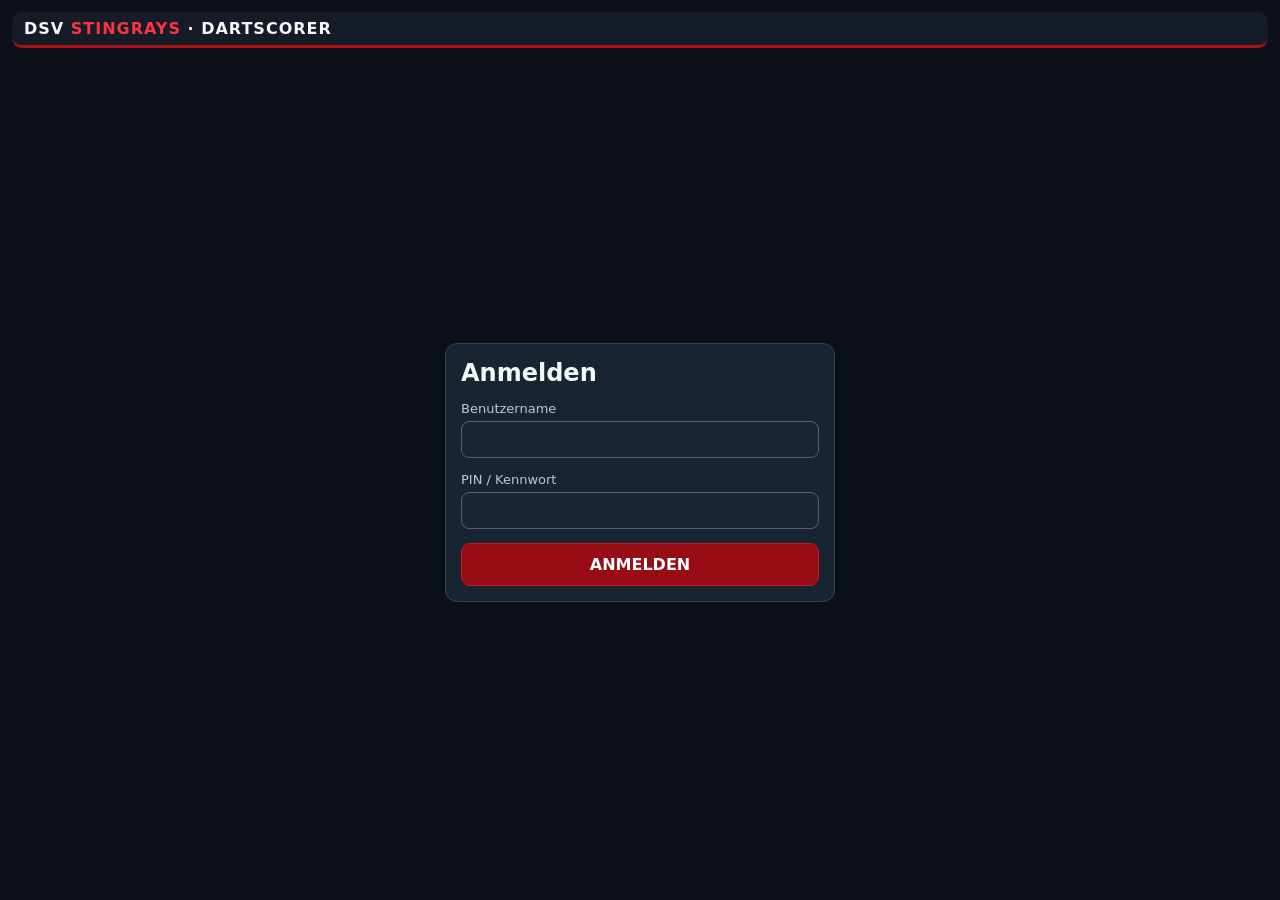
==== commit bbba2f8b: "Add files via upload" ====
--- a/dart_ui/index.html
+++ b/dart_ui/index.html
@@ -1,58 +1,28 @@
-<!doctype html>
-<html lang="de"><head><meta charset="utf-8"><meta name="viewport" content="width=device-width,initial-scale=1,maximum-scale=1,viewport-fit=cover"><title>Stingrays · Dartscorer</title>
-<style>
-:root{font-family:Inter,system-ui,-apple-system,"Segoe UI",sans-serif;color:#f3f8ff;background:#071320;font-synthesis:none}*{box-sizing:border-box}html,body{height:100%;margin:0;overflow:hidden}button{font:inherit;touch-action:manipulation;cursor:pointer;color:#f7fbff;background:#253b51;border:1px solid #3b5269;border-radius:13px;font-weight:750;min-height:39px;transition:background .1s,transform .1s}button:active{transform:scale(.96)}button:disabled{opacity:.28;cursor:not-allowed}button:focus-visible{outline:3px solid #70cbff;outline-offset:1px}
-main{height:100dvh;max-width:1500px;margin:auto;padding:clamp(7px,1.2vh,14px);display:grid;grid-template-rows:auto minmax(105px,19vh) minmax(0,1fr);gap:clamp(6px,1vh,12px)}
-.top{display:flex;align-items:center;justify-content:space-between;padding:0 5px;gap:8px;min-height:30px}.brand{font-size:clamp(13px,2.2vh,21px);font-weight:900;letter-spacing:.07em}.brand span{color:#46bcf1} .configBtn{background:#1d4b67;padding:7px 15px;min-height:35px;font-size:13px}.meta{display:flex;align-items:center;gap:10px;color:#b6ccdd;font-weight:650;font-size:clamp(11px,1.7vh,15px)}.tag{background:#143c39;color:#70e6bb;border:1px solid #286e62;padding:5px 12px;border-radius:99px}
-.players{display:grid;grid-template-columns:1fr 1fr;gap:10px;min-height:0}.player{border:2px solid #294257;border-radius:17px;padding:clamp(9px,1.9vh,19px);background:linear-gradient(140deg,#152639,#0c1d2b);display:flex;align-items:center;justify-content:space-between;min-width:0;gap:8px}.player.active{background:linear-gradient(130deg,#125076,#113448);border-color:#35a7dc;box-shadow:inset 4px 0 #64dcfa}.playerName{font-size:clamp(15px,2.8vh,26px);font-weight:850;overflow:hidden;text-overflow:ellipsis;white-space:nowrap}.sub{color:#b8c9d8;font-size:clamp(11px,1.7vh,16px);margin-top:7px}.avg{color:#67d6fb;font-weight:800}.score{font-size:clamp(42px,10vh,100px);font-weight:900;letter-spacing:-.06em;line-height:1;font-variant-numeric:tabular-nums}
-.body{display:grid;grid-template-columns:minmax(0,1.03fr) minmax(0,.97fr);gap:10px;min-height:0}.panel{background:#112333;border:1px solid #284056;border-radius:16px;padding:clamp(8px,1.4vh,14px);display:flex;flex-direction:column;gap:clamp(6px,.9vh,10px);min-height:0}.panelHead{font-weight:800;letter-spacing:.09em;color:#9ebbd0;font-size:clamp(11px,1.6vh,14px);display:flex;justify-content:space-between;align-items:center}.entry{display:flex;align-items:center;justify-content:center;background:#071727;border:1px solid #314a60;border-radius:12px;min-height:clamp(42px,8vh,68px);font-weight:900;font-size:clamp(31px,6vh,55px);font-variant-numeric:tabular-nums}.pad,.quick{display:grid;grid-template-columns:repeat(3,minmax(0,1fr));grid-template-rows:repeat(4,minmax(0,1fr));gap:clamp(5px,1vh,10px);flex:1;min-height:0}.pad button{background:#263d55;font-size:clamp(19px,3.5vh,31px)}.pad button.util{background:#344354}.quick button{background:#1b4058;border-color:#356480;font-size:clamp(18px,3.4vh,31px)}.quick button:active{background:#126b93}.actions{display:grid;grid-template-columns:1fr auto;gap:7px;min-height:clamp(43px,7.6vh,64px)}.primary{background:#086fba;border-color:#2694dc}.check{background:#05845a;border-color:#1ac493;padding:0 24px}.check[hidden]{display:none}.foot{display:flex;justify-content:space-between;color:#9fb8c9;font-size:clamp(10px,1.6vh,13px);gap:5px}.error{display:none;position:absolute;top:43px;left:50%;transform:translateX(-50%);z-index:5;max-width:90vw;background:#842c36;border:1px solid #e3848d;padding:9px 14px;border-radius:9px;font-weight:750}
-.dialog{position:fixed;inset:0;background:#030b14e8;display:none;align-items:center;justify-content:center;z-index:10;padding:15px}.dialog.open{display:flex}.modal{width:min(570px,96vw);max-height:94dvh;overflow:auto;background:#152c40;border:1px solid #44708d;border-radius:18px;padding:22px;box-shadow:0 25px 70px #0009}.modal h2{margin:0 0 10px;font-size:23px}.modal p{color:#c0d3e2}.choices{display:flex;gap:9px;margin:16px 0}.choices button{flex:1;min-height:55px;font-size:23px}.selected{background:#0875be;border-color:#72d6ff}.line{display:flex;justify-content:space-between;align-items:center;gap:14px;margin:15px 0}.line input{width:26px;height:26px}.footer{display:flex;gap:10px}.footer button{flex:1;min-height:47px}.configGrid{display:grid;grid-template-columns:1fr 1fr;gap:11px;margin:13px 0}.configGrid label{display:flex;flex-direction:column;gap:5px;color:#b8d4e7;font-size:13px}.configGrid input,.configGrid select{font:inherit;background:#081928;color:#fff;border:1px solid #48677e;border-radius:8px;padding:9px;width:100%;min-width:0}.specialDetails{font-size:12px;color:#7bdaff;margin:3px 0 8px;line-height:1.4}.summary{display:grid;grid-template-columns:1fr 1.2fr 1fr;padding:7px 0;border-bottom:1px solid #294559;gap:7px;text-align:center}.summary div:nth-child(2){color:#a9c4d7}.small{font-size:12px;color:#a5c1d2}
-@media(max-height:560px){main{grid-template-rows:auto minmax(78px,18vh) minmax(0,1fr)}.sub{margin-top:2px}.panel{padding:6px;gap:4px}.entry{min-height:31px;font-size:26px}.actions{min-height:36px}.score{font-size:clamp(37px,8vh,55px)}.quick,.pad{gap:4px}.modal{padding:12px}}
-
-.reportModal{width:min(980px,96vw);max-height:92dvh;padding:0;background:#151515;border:1px solid #4a4a4a;border-radius:9px;display:flex;flex-direction:column;overflow:hidden}.reportTitle{padding:13px 16px;background:#3a3c43;font-weight:850;font-size:17px}.reportTabs{display:grid;grid-template-columns:repeat(4,1fr);background:#930000;gap:2px;padding:5px}.reportTabs button{border:0;background:#a80000;min-height:46px;border-radius:5px;font-size:clamp(11px,1.8vw,16px)}.reportTabs button.on{background:#d12626}.reportBody{padding:12px;overflow:auto;min-height:0;flex:1;background:#1b1b1b}.reportBody h3{font-size:15px;margin:13px 0 7px;color:white}.reportTable{width:100%;border-collapse:collapse;font-size:clamp(11px,1.8vw,14px);table-layout:auto}.reportTable th{background:#990000;color:white}.reportTable td,.reportTable th{padding:9px 8px;border:1px solid #444;text-align:center}.reportTable td:first-child{text-align:left;font-weight:700}.reportTable tr:nth-child(even){background:#29292b}.reportModal .footer{background:#151515;padding:8px 14px}.reportModal .footer button{max-width:180px}@media(max-height:550px){.reportTable td,.reportTable th{padding:5px}.reportBody h3{margin:6px 0}.reportTitle{padding:6px 10px}.reportTabs button{min-height:32px}}
-</style></head>
-<body><main>
-<header class="top"><div class="brand">DSV <span>STINGRAYS</span> <span style="color:#9ab6c8;font-weight:600">/ SCORER</span></div><div class="meta"><span id="mode">Best of 6</span><span class="tag" id="legtitle">LEG 1</span><button class="configBtn" id="openConfig">NEUES MATCH</button></div></header>
-<section class="players"><div id="p0" class="player active"><div style="min-width:0"><div id="n0" class="playerName">Spieler A</div><div id="l0" class="sub">0 Legs · 0 Sets</div><div class="sub">Ø <span class="avg" id="a0">0,00</span></div></div><div class="score" id="s0">501</div></div><div id="p1" class="player"><div style="min-width:0"><div id="n1" class="playerName">Spieler B</div><div id="l1" class="sub">0 Legs · 0 Sets</div><div class="sub">Ø <span class="avg" id="a1">0,00</span></div></div><div class="score" id="s1">501</div></div></section>
-<div class="error" id="error" role="alert"></div>
-<section class="body"><div class="panel"><div class="panelHead"><span>AUFNAHME</span><span id="turnText">Spieler A am Wurf</span></div><div class="entry" id="entry">–</div><div class="pad" id="pad"></div><div class="actions"><button class="primary" id="submit">SCORE BUCHEN</button><button class="check" id="check" hidden>CHECK</button></div></div><div class="panel"><div class="panelHead"><span>SOFORTEINGABE</span><span class="small">Einmal tippen = buchen</span></div><div class="quick" id="quick"></div><div class="foot"><span id="history">Noch keine Aufnahme</span><span>501 · DOUBLE OUT</span></div></div></section></main>
-<div class="dialog" id="configDialog"><div class="modal"><h2>Neues Testmatch</h2><div class="configGrid"><label>Spieler 1<input id="cfgA" maxlength="48" value="Spieler A"></label><label>Spieler 2<input id="cfgB" maxlength="48" value="Spieler B"></label><label>Spielmodus<select id="cfgMode"><option value="legs">Legmodus</option><option value="sets">Setmodus</option></select></label><label>Startpunkte<select id="cfgStart"><option>501</option><option>301</option><option>701</option></select></label><label id="cfgLegRow">Maximale Legs<input id="cfgLegs" type="number" min="1" max="99" value="6"></label><label id="cfgDrawRow">Unentschieden<select id="cfgDraw"><option value="true">Erlaubt</option><option value="false">Nicht erlaubt</option></select></label><label id="cfgSetsRow">Best of Sets<input id="cfgSets" type="number" min="1" max="99" step="2" value="5"></label><label id="cfgSetLegsRow">Best of Legs je Set<input id="cfgSetLegs" type="number" min="1" max="99" step="2" value="5"></label></div><p class="small">Ein neues Match kann erst nach Ende des aktuellen Matches gestartet werden. Testdaten werden dadurch zurückgesetzt.</p><div class="footer"><button id="cfgCancel">Abbrechen</button><button class="primary" id="cfgStartBtn">MATCH STARTEN</button></div></div></div>
-<div class="dialog" id="checkoutDialog"><div class="modal"><h2 id="checkoutTitle">Checkout</h2><p>Mit wie vielen Darts wurde gecheckt?</p><div class="choices" id="dartChoices"></div><label class="line">Bullfinish <input type="checkbox" id="bull"></label><div class="footer"><button id="cancelCheckout">Abbrechen</button><button class="check" id="finishCheckout">LEG BEENDEN</button></div></div></div>
-<div class="dialog" id="missDialog"><div class="modal"><h2>Checkout-Versuche</h2><p>Wie viele Darts gingen bei dieser Aufnahme auf Doppel?</p><div class="choices" id="missChoices"></div><div class="footer"><button id="cancelMiss">Abbrechen</button><button class="primary" id="saveVisit">AUFNAHME BUCHEN</button></div></div></div>
-<div class="dialog" id="resultDialog"><div class="modal reportModal"><div class="reportTitle" id="reportTitle">MATCHREPORT</div><nav class="reportTabs"><button data-tab="info">Spielinfo</button><button data-tab="best">Bestleistungen</button><button data-tab="stats">Statistiken</button><button data-tab="board">Scoreboard</button></nav><div id="resultContent" class="reportBody"></div><div class="footer"><button id="closeResult">Schließen</button></div></div></div>
-<script>
-'use strict';
-let state=null,entry='',selectedDarts=3,attempts=0,pendingPoints=0,busy=false,shownResult=false;
-const $=id=>document.getElementById(id), pad=['1','2','3','4','5','6','7','8','9','C','0','⌫'],quick=[26,41,45,57,60,81,85,95,100,133,140,180];
-function error(msg){const el=$('error');el.textContent=msg;el.style.display=msg?'block':'none'}
-async function api(path,data){const res=await fetch('/dart/api/'+path,{method:data===undefined?'GET':'POST',headers:{'Content-Type':'application/json'},body:data===undefined?undefined:JSON.stringify(data),cache:'no-store'});const body=await res.json();if(!res.ok)throw Error(body.error||'Serverfehler');return body}
-function options(container,nums,selected,callback){container.replaceChildren();nums.forEach(n=>{const b=document.createElement('button');b.textContent=n;b.className=selected===n?'selected':'';b.onclick=()=>callback(n);container.appendChild(b)})}
-function fmt(x){return Number(x||0).toFixed(2).replace('.',',')}
-function render(){if(!state)return;for(let i=0;i<2;i++){$('n'+i).textContent=state.names[i];$('s'+i).textContent=state.remaining[i];$('l'+i).textContent=state.legs[i]+' Legs · '+state.sets[i]+' Sets';$('a'+i).textContent=fmt(state.current_stats?.[i]?.average);$('p'+i).classList.toggle('active',state.current===i&&!state.done)}$('turnText').textContent=state.done?'Spiel beendet':state.names[state.current]+' am Wurf';$('legtitle').textContent=state.done?'BEENDET':'LEG '+(state.leg_number+1);$('mode').textContent=state.rules.mode==='sets'?'Best of '+state.rules.best_of_sets+' Sets':'Max. '+state.rules.max_legs+' Legs';$('entry').textContent=entry||'–';$('submit').disabled=busy||state.done||entry===''||+entry>180;$('check').hidden=state.done||state.remaining[state.current]>170||state.can_checkout.length===0;$('check').disabled=busy;$('history').textContent=state.last.length?'Letzte Aufnahme: '+state.last.at(-1).score:'Noch keine Aufnahme';if(state.done&&state.summary&&!shownResult){shownResult=true;showResult()}}
-function scoreKey(k){if(k==='C')entry='';else if(k==='⌫')entry=entry.slice(0,-1);else entry=(entry+k).slice(0,3);render()}
-async function send(points,opts={}){if(busy)return;busy=true;render();try{state=await api('throw',{points,...opts});entry='';error('');render()}catch(e){error(e.message)}finally{busy=false;render()}}
-function book(points,shortcut=false){if(!state||busy||state.done)return;const rest=state.remaining[state.current];if(!Number.isInteger(points)||points<0||points>180){error('Ungültiger Score');return}if(points===rest){error('Für ein Checkout bitte CHECK verwenden.');return}if(shortcut||rest>170){void send(points);return}pendingPoints=points;attempts=0;const choose=n=>{attempts=n;options($('missChoices'),[0,1,2,3],n,choose)};choose(0);$('missDialog').classList.add('open')}
-pad.forEach(k=>{const b=document.createElement('button');b.textContent=k;if(k==='C'||k==='⌫')b.className='util';b.onclick=()=>scoreKey(k);$('pad').appendChild(b)});
-quick.forEach(k=>{const b=document.createElement('button');b.textContent=k;b.onclick=()=>book(k,true);$('quick').appendChild(b)});
-$('submit').onclick=()=>{if(entry!=='')book(Number(entry))};$('saveVisit').onclick=()=>{$('missDialog').classList.remove('open');void send(pendingPoints,{checkout_attempts:attempts})};$('cancelMiss').onclick=()=>$('missDialog').classList.remove('open');
-$('check').onclick=()=>{selectedDarts=state.can_checkout[0];$('checkoutTitle').textContent='Checkout · '+state.remaining[state.current]+' Rest';$('bull').checked=false;const choose=n=>{selectedDarts=n;options($('dartChoices'),state.can_checkout,n,choose)};choose(selectedDarts);$('checkoutDialog').classList.add('open')};$('cancelCheckout').onclick=()=>$('checkoutDialog').classList.remove('open');
-$('finishCheckout').onclick=()=>{$('checkoutDialog').classList.remove('open');void send(state.remaining[state.current],{checkout:true,darts:selectedDarts,checkout_attempts:1,bullfinish:$('bull').checked})};
-function syncConfig(){const set=$('cfgMode').value==='sets';for(const id of ['cfgSetsRow','cfgSetLegsRow'])$(id).style.display=set?'flex':'none';for(const id of ['cfgLegRow','cfgDrawRow'])$(id).style.display=set?'none':'flex'}
-$('cfgMode').onchange=syncConfig;
-$('openConfig').onclick=()=>{if(!state)return;if(!state.done&&state.last?.length){error('Aktives Match zuerst beenden.');return} $('cfgA').value=state.names[0];$('cfgB').value=state.names[1];$('cfgMode').value=state.rules.mode;$('cfgStart').value=String(state.rules.start_score);$('cfgLegs').value=state.rules.max_legs;$('cfgDraw').value=String(state.rules.allow_draw);$('cfgSets').value=state.rules.best_of_sets;$('cfgSetLegs').value=state.rules.best_of_legs_per_set;syncConfig();$('configDialog').classList.add('open')};
-$('cfgCancel').onclick=()=>$('configDialog').classList.remove('open');
-$('cfgStartBtn').onclick=async()=>{if(busy)return;busy=true;try{const payload={a:$('cfgA').value.trim()||'Spieler A',b:$('cfgB').value.trim()||'Spieler B',mode:$('cfgMode').value,start_score:Number($('cfgStart').value),max_legs:Number($('cfgLegs').value),allow_draw:$('cfgDraw').value==='true',best_of_sets:Number($('cfgSets').value),best_of_legs_per_set:Number($('cfgSetLegs').value)};state=await api('new',payload);entry='';shownResult=false;$('resultDialog').classList.remove('open');$('configDialog').classList.remove('open');error('')}catch(e){error(e.message)}finally{busy=false;render()}};
-function groupSpecial(values, unit){const counts=new Map();for(const v of values||[])counts.set(v,(counts.get(v)||0)+1);return [...counts].sort((a,b)=>a[0]-b[0]).map(([v,n])=>n>1?`${n} × ${v}${unit}`:`${v}${unit}`).join(', ')||'–'}
-let reportTab='stats';
-const clean=v=>v===null||v===undefined?'–':String(v);
-const table=(headers,rows)=>{const t=document.createElement('table');t.className='reportTable';const h=document.createElement('tr');headers.forEach(v=>{const c=document.createElement('th');c.textContent=v;h.appendChild(c)});t.appendChild(h);rows.forEach(row=>{const tr=document.createElement('tr');row.forEach(v=>{const c=document.createElement('td');c.textContent=clean(v);tr.appendChild(c)});t.appendChild(tr)});return t};
-const section=(name)=>{const h=document.createElement('h3');h.textContent=name;$('resultContent').appendChild(h)};
-function showResult(tab=reportTab){if(!state||!state.summary)return;reportTab=tab;const p=state.summary.players;const dest=$('resultContent');dest.replaceChildren();$('reportTitle').textContent=state.names[0]+'  '+state.summary.legs[0]+':'+state.summary.legs[1]+'  '+state.names[1];document.querySelectorAll('.reportTabs button').forEach(b=>b.classList.toggle('on',b.dataset.tab===tab));
-if(tab==='info'){section('Spielinfo');dest.appendChild(table(['Eigenschaft','Wert'],[['Heim',state.names[0]],['Gast',state.names[1]],['Ergebnis',state.summary.legs.join(' : ')],['Status','Beendet'],['Modus',state.rules.mode==='sets'?'Best of '+state.rules.best_of_sets+' Sets / '+state.rules.best_of_legs_per_set+' Legs':'Maximal '+state.rules.max_legs+' Legs'],['Startscore',state.rules.start_score],['Checkout',state.rules.double_out?'Double Out':'Single Out']]));}
-if(tab==='best'){section('Bestleistungen');const rows=[];p.forEach((x,i)=>{const best=Math.max(0,...(x.highscore_details||[]));const ld=x.lowdart_details||[];if(best)rows.push([state.names[i],'Highscore',best, (x.highscore_details||[]).filter(v=>v===best).length]);if(ld.length)rows.push([state.names[i],'Shortgame',Math.min(...ld),ld.filter(v=>v===Math.min(...ld)).length]);for(const v of x.highfinish_details||[])rows.push([state.names[i],'Highfinish',v,1]);});dest.appendChild(table(['Spieler','Bestleistung','Wert','Anzahl'],rows.length?rows:[['–','Keine Specials','–','–']]));}
-if(tab==='stats'){section('Scoring');dest.appendChild(table(['Spieler','60+','80+','100+','140+','180'],p.map(x=>[x.player,...[60,80,100,140,180].map(k=>x.scoring_bands?.[k]??0)])));section('Averages');dest.appendChild(table(['Spieler','Avg','First 9D','First 12D','First 15D','First 18D'],p.map(x=>[x.player,fmt(x.average),...[9,12,15,18].map(k=>x.first_darts?.[k]===null?'–':fmt(x.first_darts?.[k]))])));const alllegs=Math.max(...p.map(x=>x.by_leg?.length||0),0);for(const [header,key,formatter] of [['Darts/Leg','darts',v=>v],['Averages/Leg','average',v=>fmt(v)],['Checkouts/Leg','checkout',v=>v]]){section(header);dest.appendChild(table(['Spieler',...Array.from({length:alllegs},(_,i)=>i+1)],p.map(x=>[x.player,...Array.from({length:alllegs},(_,i)=>{const v=x.by_leg?.[i]?.[key];return v===null||v===undefined?'–':formatter(v)})])));}section('Checkoutquote & Specials');dest.appendChild(table(['Spieler','Checkout %','95+','133+','171+','Lowdarts','Bullfinishes','Highfinishes'],p.map(x=>[x.player,fmt(x.checkout_percentage),x.visits_95_plus,x.visits_133_plus,x.visits_171_plus,x.lowdarts,x.bullfinishes,x.highfinishes])));}
-if(tab==='board'){section('Scoreboard');const v=state.visits||[];dest.appendChild(table(['Spieler','Aufnahme','Darts','Rest / Status'],v.map(x=>[state.names[x.player],x.score,x.darts,x.checkout?'CHECK':x.bust?'BUST':'–'])));const note=document.createElement('p');note.className='small';note.textContent='Alle Aufnahmen dieses laufenden Testmatches. Nach einem Render-Neustart gehen die Daten verloren.';dest.appendChild(note);}
-$('resultDialog').classList.add('open')}
-document.querySelectorAll('.reportTabs button').forEach(b=>b.onclick=()=>showResult(b.dataset.tab));
-$('closeResult').onclick=()=>$('resultDialog').classList.remove('open');api('state').then(s=>{state=s;render()}).catch(e=>error(e.message));
+<!doctype html><html lang="de"><head><meta charset="UTF-8"><meta name="viewport" content="width=device-width, initial-scale=1, maximum-scale=1, viewport-fit=cover"><title>DSV Stingrays Scorer</title><style>
+:root{color-scheme:dark;font-family:system-ui,Segoe UI,sans-serif;background:#0c1018;color:#f5f6f8}*{box-sizing:border-box}html,body{margin:0;height:100%;overflow:hidden}button,input,select{font:inherit}button{cursor:pointer;border:1px solid #4e5868;color:white;background:#293546;border-radius:9px;min-height:43px;font-weight:700;touch-action:manipulation}button:disabled{opacity:.27;cursor:default}button:active{filter:brightness(1.2)}input,select{background:#1b2635;color:white;border:1px solid #526174;padding:10px;border-radius:8px;min-width:0;width:100%}label{font-size:13px;color:#bbc7d8;display:flex;flex-direction:column;gap:5px}.hide{display:none!important}.root{height:100dvh;padding:clamp(7px,1vw,12px);max-width:1450px;margin:auto;display:flex;flex-direction:column;gap:8px}.bar{display:flex;justify-content:space-between;align-items:center;gap:8px;background:#151c28;padding:7px 12px;border-radius:10px;border-bottom:3px solid #ad1118;flex:0 0 auto}.brand{font-weight:900;letter-spacing:1px}.brand b{color:#fa3440}.bar button{min-height:33px;font-size:12px}.screen{flex:1;min-height:0}.center{height:100%;display:grid;place-items:center}.panel{background:#192433;border:1px solid #354457;border-radius:12px;padding:15px}.login{width:min(390px,95vw);display:grid;gap:14px}.login h2{margin:0}.menu{display:grid;grid-template-columns:repeat(3,minmax(0,1fr));gap:12px;align-content:center;height:100%}.menucard{padding:18px;text-align:left;min-height:110px;font-size:20px;background:linear-gradient(125deg,#203044,#111b27);border-left:5px solid #a40a10}.menucard small{display:block;font-size:13px;margin-top:12px;color:#b6c6d5}.menucard:disabled{opacity:.48}.config{width:min(850px,98vw);max-height:100%;overflow:auto}.config h2{margin-top:0}.fields{display:grid;grid-template-columns:repeat(2,1fr);gap:12px}.wide{grid-column:1/-1}.actions{display:flex;gap:8px;margin-top:14px}.actions button{flex:1}.red{background:#970c15;border-color:#c21a20}.green{background:#08734d;border-color:#18a972}.scorer{height:100%;min-height:0;display:grid;grid-template-rows:minmax(80px,22%) minmax(0,1fr);gap:8px}.players{display:grid;grid-template-columns:1fr 1fr;gap:8px}.player{display:flex;justify-content:space-between;align-items:center;padding:10px;background:linear-gradient(145deg,#1a283b,#111a28);border:2px solid #303c4e;border-radius:12px}.player.current{border-color:#d41a22;background:linear-gradient(145deg,#48222b,#142235)}.score{font-size:clamp(42px,9vh,86px);font-weight:900;line-height:1;font-variant-numeric:tabular-nums}.name{font-weight:850;font-size:clamp(15px,2.4vh,25px)}.meta{color:#c4ceda;font-size:clamp(11px,1.65vh,15px)}.liveavg{color:#64cafe;font-weight:900}.columns{display:grid;grid-template-columns:1fr 1fr;gap:8px;min-height:0}.box{min-height:0;display:flex;flex-direction:column;gap:6px;padding:10px;background:#171f2c;border-radius:12px;border:1px solid #344054}.headline{display:flex;justify-content:space-between;font-size:12px;color:#bdcbdc;font-weight:800;gap:5px}.entry{display:grid;place-items:center;background:#0b131e;border:1px solid #3c5069;border-radius:9px;font-size:clamp(27px,5vh,49px);font-weight:900;min-height:41px}.pad,.quick{flex:1;min-height:0;display:grid;grid-template-columns:repeat(3,1fr);grid-template-rows:repeat(4,minmax(0,1fr));gap:5px}.pad button,.quick button{min-height:0;font-size:clamp(19px,3.1vh,30px)}.quick button{background:#334150}.footer{display:flex;gap:5px;min-height:45px}.footer button{flex:1}.hold{display:flex;gap:5px}.hold button{flex:1;background:#0b734b;touch-action:none}.hint{font-size:11px;color:#b7c6d6}.modalwrap{position:fixed;inset:0;background:#05080ddc;display:grid;place-items:center;padding:10px;z-index:10}.modal{width:min(760px,95vw);max-height:94dvh;overflow:auto;background:#1c2939;padding:17px;border:1px solid #4f6174;border-radius:13px}.modal h2{margin-top:0}.stats{width:min(950px,96vw)}.tabs{display:flex;gap:5px;margin-bottom:10px}.tabs button{flex:1;background:#9b0710;border:0;border-radius:4px;font-size:12px}.stats table{width:100%;border-collapse:collapse;font-size:13px;margin:10px 0 17px}.stats th{background:#a00e15}.stats td,.stats th{border:1px solid #384456;padding:6px;text-align:center}.stats h3{margin:14px 0 4px}.error{background:#9b1d26;border-radius:7px;padding:7px;position:fixed;top:50px;right:10px;z-index:22;max-width:80vw}.sau{display:grid;grid-template-columns:1fr 1fr;gap:9px;height:100%}.sau .panel{display:flex;flex-direction:column;gap:8px}.sauvalue{font-size:clamp(48px,10vh,95px);font-weight:900;text-align:center}.marks{display:grid;grid-template-columns:repeat(5,1fr);gap:5px}.marks span{background:#273748;padding:9px;text-align:center;border-radius:7px}.saupad{display:grid;grid-template-columns:repeat(3,1fr);grid-template-rows:repeat(4,1fr);gap:5px;flex:1}.saupad button{min-height:0}@media(max-height:550px){.box{padding:5px;gap:3px}.root{gap:4px;padding:5px}.scorer{grid-template-rows:minmax(65px,21%) 1fr}.footer{min-height:35px}.entry{min-height:30px}.bar{padding:4px}.modal{padding:8px}.pad,.quick{gap:3px}}@media(max-width:650px){.menu{grid-template-columns:repeat(2,1fr)}.menucard{font-size:15px;padding:9px}.fields{gap:7px}.player{padding:5px}.score{font-size:32px}.name{font-size:12px}.box{padding:4px}.headline{font-size:10px}}
+</style></head><body><div class="root"><header class="bar"><span class="brand">DSV <b>STINGRAYS</b> · DARTSCORER</span><span id="context"></span><button id="homebtn" class="hide">MENÜ</button><button id="logout" class="hide">LOGOUT</button></header><div id="loginView" class="screen center"><form id="loginForm" class="panel login"><h2>Anmelden</h2><label>Benutzername<input id="username" autocomplete="username" required></label><label>PIN / Kennwort<input id="pin" type="password" autocomplete="current-password" required></label><button class="red">ANMELDEN</button></form></div><div id="menuView" class="screen hide"><section class="menu"><button class="menucard" id="x01">Training · X01 Match<small>Legs / Sets · frei konfigurierbar</small></button><button class="menucard" id="sau">Training · Gegen die Sau<small>201 Punkte · maximal 12 Darts</small></button><button class="menucard" disabled>Training · Bobs27<small>In Vorbereitung</small></button><button class="menucard" disabled>Stingray League<small>Staffeln und Finalrunde – in Vorbereitung</small></button><button class="menucard" disabled>Stingray Cup<small>Gruppenrunde und 16er-K.O. – in Vorbereitung</small></button><button class="menucard" disabled>Stingray Ladder<small>Elo-Wettbewerb – in Vorbereitung</small></button></section></div><div id="configView" class="screen center hide"><form id="configForm" class="panel config"><h2>Training · X01 Match</h2><div class="fields"><label>Spieler 1<input id="a" value="Spieler 1" required></label><label>Spieler 2<input id="b" value="Spieler 2" required></label><label>Spielmodus<select id="mode"><option value="legs">Legmodus</option><option value="sets">Setmodus</option></select></label><label>Startpunkte<select id="start_score"><option>501</option><option>170</option><option>301</option><option>701</option><option>1001</option><option>5001</option><option>10001</option></select></label><label>Best of Legs / Sets<input id="best_of" type="number" min="1" max="101" value="5" required></label><label id="perSetLabel" class="hide">Best of Legs pro Set<input id="legs_per_set" type="number" min="1" max="101" step="2" value="5"></label></div><p class="hint">Gerade Best-of-Zahl: Unentschieden möglich. Ungerade: Entscheidung erforderlich.</p><div class="actions"><button type="button" id="backmenu">ZURÜCK</button><button class="green">MATCH STARTEN</button></div></form></div><div id="scorerView" class="screen hide"><div class="scorer"><div class="players"><section id="p0" class="player"><div><div id="n0" class="name"></div><div id="l0" class="meta"></div><div class="meta">Ø <span id="av0" class="liveavg">0,00</span></div></div><div id="r0" class="score"></div></section><section id="p1" class="player"><div><div id="n1" class="name"></div><div id="l1" class="meta"></div><div class="meta">Ø <span id="av1" class="liveavg">0,00</span></div></div><div id="r1" class="score"></div></section></div><div class="columns"><section class="box"><div class="headline"><span>AUFNAHME</span><span id="turn"></span></div><div class="entry" id="entry">–</div><div class="pad" id="pad"></div><div class="footer"><button id="book" class="red">SCORE BUCHEN</button><button id="checkout" class="green">CHECK</button></div><div id="hold" class="hold hide"><button data-darts="1">1 HALTEN</button><button data-darts="2">2 HALTEN</button><button data-darts="3">3 HALTEN</button></div></section><section class="box"><div class="headline">SOFORTEINGABE <span>Direkt buchen</span></div><div id="quick" class="quick"></div><div class="hint" id="last">CHECK: 1/2/3 mindestens 0,7 Sek. halten</div></section></div></div></div><div id="sauView" class="screen hide"><section class="sau"><div class="panel"><div>GEGEN DIE SAU · <b id="sauname"></b></div><div class="sauvalue" id="saurest">201</div><div id="sauinfo"></div><div class="entry" id="sauentry">–</div><div class="saupad" id="saupad"></div><div class="footer"><button id="saubook" class="red">BUCHEN</button><button id="saucheck" class="green">CHECK</button></div><button id="nextsau" class="hide">NÄCHSTER DURCHGANG</button></div><div class="panel"><h3>STRICHLISTE</h3><div id="marks" class="marks"></div><p class="hint">Checkout in 4–12 Darts zählt bei der jeweiligen Dartzahl. Ohne Checkout nach vier Aufnahmen: ein Strich für die Sau.</p></div></section></div></div><div id="modal" class="modalwrap hide"><div class="modal" id="modalContent"></div></div><div id="error" class="error hide"></div><script>
+'use strict';const $=id=>document.getElementById(id);let S=null,entry='',sauEntry='',busy=false,currentScreen='loginView';const quick=[26,41,45,57,60,81,85,95,100,133,140,180];const digits=['1','2','3','4','5','6','7','8','9','C','0','⌫'];
+function screen(id){document.querySelectorAll('.screen').forEach(x=>x.classList.add('hide'));$(id).classList.remove('hide');currentScreen=id;$('homebtn').classList.toggle('hide',id==='loginView'||id==='menuView');$('logout').classList.toggle('hide',id==='loginView')}
+function err(s){$('error').textContent=s;$('error').classList.remove('hide');setTimeout(()=>$('error').classList.add('hide'),4500)}
+async function api(path,data){const r=await fetch('/dart/api/'+path,{method:data===undefined?'GET':'POST',credentials:'same-origin',headers:{'Content-Type':'application/json'},body:data===undefined?undefined:JSON.stringify(data),cache:'no-store'});const obj=await r.json().catch(()=>({}));if(!r.ok)throw Error(obj.error||'HTTP '+r.status);return obj}
+function fmt(v){return Number(v||0).toFixed(2).replace('.',',')}
+function modal(html){$('modalContent').innerHTML=html;$('modal').classList.remove('hide')};function closeModal(){$('modal').classList.add('hide')}
+function showMatch(){if(!S||S.kind!=='x01')return;screen('scorerView');for(let i=0;i<2;i++){$('n'+i).textContent=S.names[i];$('l'+i).textContent=S.legs[i]+' Legs · '+S.sets[i]+' Sets';$('r'+i).textContent=S.remaining[i];$('av'+i).textContent=fmt(S.current_stats?.[i]?.average);$('p'+i).classList.toggle('current',i===S.current&&!S.done)}$('turn').textContent=S.done?'BEENDET':S.names[S.current];$('context').textContent=S.rules.mode==='sets'?'Best of '+S.rules.best_of_sets+' Sets':'Best of '+S.rules.max_legs+' Legs';$('entry').textContent=entry||'–';const opts=S.can_checkout||[];$('checkout').disabled=S.done||!opts.length;$('book').disabled=S.done;$('hold').classList.toggle('hide',S.done||!opts.length);document.querySelectorAll('#hold button').forEach(b=>b.disabled=!opts.includes(+b.dataset.darts));$('last').textContent=S.last?.length?'Letzte Aufnahme: '+S.last.at(-1).score:'CHECK: 1/2/3 mindestens 0,7 Sek. halten';if(S.done)result()}
+function showSau(){screen('sauView');$('sauname').textContent=S.name;$('saurest').textContent=S.remaining;$('sauentry').textContent=sauEntry||'–';$('sauinfo').textContent='Durchgang '+S.round+' · '+S.visits.length+'/4 Aufnahmen';$('saubook').disabled=S.done;$('saucheck').disabled=S.done||S.remaining>170||!possible(S.remaining).length;$('nextsau').classList.toggle('hide',!S.done);$('marks').replaceChildren();for(const k of ['sau',...Array.from({length:9},(_,i)=>String(i+4))]){let e=document.createElement('span');e.textContent=(k==='sau'?'Sau':k+' Darts')+' · '+S.marks[k];$('marks').appendChild(e)}}
+function possible(n){const single=new Set([...Array.from({length:20},(_,i)=>i+1),25,50]);const doubles=new Set([...Array.from({length:20},(_,i)=>2*(i+1)),50]);const triples=new Set(Array.from({length:20},(_,i)=>3*(i+1)));const any=[...new Set([...single,...doubles,...triples])];let out=[];if(doubles.has(n))out.push(1);if(any.some(a=>doubles.has(n-a)))out.push(2);if(any.some(a=>any.some(b=>doubles.has(n-a-b))))out.push(3);return out}
+async function send(points,opts={}){if(busy)return;busy=true;try{S=await api('throw',{points,...opts});entry='';sauEntry='';if(S.kind==='sau')showSau();else showMatch()}catch(e){err(e.message)}finally{busy=false}}
+function key(k,isSau){let val=isSau?sauEntry:entry;val=k==='C'?'':k==='⌫'?val.slice(0,-1):(val+k).slice(0,3);if(isSau){sauEntry=val;$('sauentry').textContent=val||'–'}else{entry=val;$('entry').textContent=val||'–'}}
+for(const k of digits){for(const [id,isSau] of [['pad',false],['saupad',true]]){let b=document.createElement('button');b.textContent=k;b.onclick=()=>key(k,isSau);$(id).appendChild(b)}}
+for(const n of quick){let b=document.createElement('button');b.textContent=n;b.onclick=()=>{if(S&&S.kind==='x01'&&!S.done){if(n===S.remaining[S.current])err('Zum Beenden CHECK nutzen');else send(n)}};$('quick').appendChild(b)}
+function checkoutDialog(isSau,selected){const rest=isSau?S.remaining:S.remaining[S.current];const options=isSau?possible(rest):S.can_checkout;const chosen=options.includes(selected)?selected:options[0];modal(`<h2>Checkout · ${rest} Rest</h2><p>Mit wie vielen Darts gecheckt?</p><div class="actions" id="choices"></div><p><label><input style="width:auto" type="checkbox" id="bull"> Bullfinish</label></p><div class="actions"><button id="cancel">ABBRECHEN</button><button class="green" id="confirm">LEG BEENDEN</button></div>`);let picked=chosen;for(const d of options){let b=document.createElement('button');b.textContent=d+' Darts';b.style.background=d===picked?'#08734d':'';b.onclick=()=>{picked=d;Array.from($('choices').children).forEach(c=>c.style.background=c===b?'#08734d':'')};$('choices').appendChild(b)}$('cancel').onclick=closeModal;$('confirm').onclick=()=>{const bull=$('bull').checked;closeModal();send(rest,{checkout:true,darts:picked,bullfinish:bull,checkout_attempts:1})}}
+$('checkout').onclick=()=>checkoutDialog(false,3);$('saucheck').onclick=()=>checkoutDialog(true,3);
+for(const b of document.querySelectorAll('#hold button')){let timer=null,done=false;b.onpointerdown=e=>{if(b.disabled)return;done=false;timer=setTimeout(()=>{done=true;checkoutDialog(false,+b.dataset.darts)},700)};for(const ev of ['pointerup','pointercancel','pointerleave'])b.addEventListener(ev,()=>{clearTimeout(timer);timer=null})}
+function book(isSau){let text=isSau?sauEntry:entry;if(!text)return;const points=+text;const rem=isSau?S.remaining:S.remaining[S.current];if(points===rem){err('Für Checkout CHECK benutzen');return}if(!isSau&&rem<=170){modal('<h2>Checkoutversuche</h2><p>Wie viele Versuche auf Doppel?</p><div class="actions" id="tries"></div><div class="actions"><button id="cancel">ABBRECHEN</button></div>');for(let n=0;n<=3;n++){let b=document.createElement('button');b.textContent=n;b.onclick=()=>{closeModal();send(points,{checkout_attempts:n})};$('tries').appendChild(b)}$('cancel').onclick=closeModal}else send(points)}
+$('book').onclick=()=>book(false);$('saubook').onclick=()=>book(true);$('mode').onchange=()=>{$('perSetLabel').classList.toggle('hide',$('mode').value!=='sets')};
+$('loginForm').onsubmit=async e=>{e.preventDefault();try{await api('login',{username:$('username').value,pin:$('pin').value});$('pin').value='';screen('menuView')}catch(ex){err(ex.message)}};
+$('x01').onclick=()=>screen('configView');$('backmenu').onclick=()=>screen('menuView');$('sau').onclick=()=>{modal('<h2>Gegen die Sau</h2><label>Spielername<input id="sauName" value="Spieler 1"></label><div class="actions"><button id="cancel">ABBRECHEN</button><button id="go" class="green">STARTEN</button></div>');$('cancel').onclick=closeModal;$('go').onclick=async()=>{try{S=await api('new',{kind:'sau',a:$('sauName').value});closeModal();showSau()}catch(e){err(e.message)}}};
+$('configForm').onsubmit=async e=>{e.preventDefault();try{S=await api('new',{kind:'x01',a:$('a').value,b:$('b').value,mode:$('mode').value,start_score:+$('start_score').value,best_of:+$('best_of').value,legs_per_set:+$('legs_per_set').value});entry='';showMatch()}catch(ex){err(ex.message)}};
+$('homebtn').onclick=()=>{if((S?.kind==='x01'&&!S.done&&S.last?.length)||(S?.kind==='sau'&&!S.done&&S.visits?.length)){if(!confirm('Zum Menü wechseln? Das laufende Training bleibt im Speicher.'))return}screen('menuView')};$('logout').onclick=async()=>{try{await api('logout',{})}catch(e){}S=null;screen('loginView')};$('nextsau').onclick=async()=>{try{S=await api('next-sau',{});showSau()}catch(e){err(e.message)}};
+function result(){if(!$('modal').classList.contains('hide'))return;const p=S.summary.players, fields=[['Average','average'],['First 9','first9'],['Checkoutquote','checkout_percentage'],['95+','visits_95_plus'],['133+','visits_133_plus'],['171+','visits_171_plus'],['Lowdarts','lowdarts'],['Bullfinishes','bullfinishes'],['Highfinishes','highfinishes'],['Highscores','highscores']];let h='<h2>Match beendet</h2><div class="tabs"><button id="tabStats">Statistiken</button><button id="tabBest">Bestleistungen</button><button id="tabInfo">Spielinfo</button></div><div id="report"></div><div class="actions"><button id="closeReport">SCHLIESSEN</button><button id="newReport" class="green">NEUES MATCH</button></div>';modal(h);function table(rows){return '<table><tr><th>'+p[0].player+'</th><th>Statistik</th><th>'+p[1].player+'</th></tr>'+rows.map(([label,k])=>'<tr><td>'+String(p[0][k]??'')+'</td><td>'+label+'</td><td>'+String(p[1][k]??'')+'</td></tr>').join('')+'</table>'};$('report').innerHTML=table(fields);$('tabStats').onclick=()=>{$('report').innerHTML=table(fields)};$('tabInfo').onclick=()=>{$('report').textContent='Modus: '+S.rules.mode+' · Startpunkte: '+S.rules.start_score+' · Legs: '+S.legs.join(':')+' · Sets: '+S.sets.join(':')};$('tabBest').onclick=()=>{$('report').innerHTML=table([['Lowdarts','lowdarts'],['Bullfinishes','bullfinishes'],['Highfinishes','highfinishes'],['Highscores','highscores']])};$('closeReport').onclick=closeModal;$('newReport').onclick=()=>{closeModal();screen('configView')}}
+api('state').then(s=>{S=s;if(S.kind==='x01')showMatch();else if(S.kind==='sau')showSau();else screen('menuView')}).catch(()=>screen('loginView'));
 </script></body></html>
